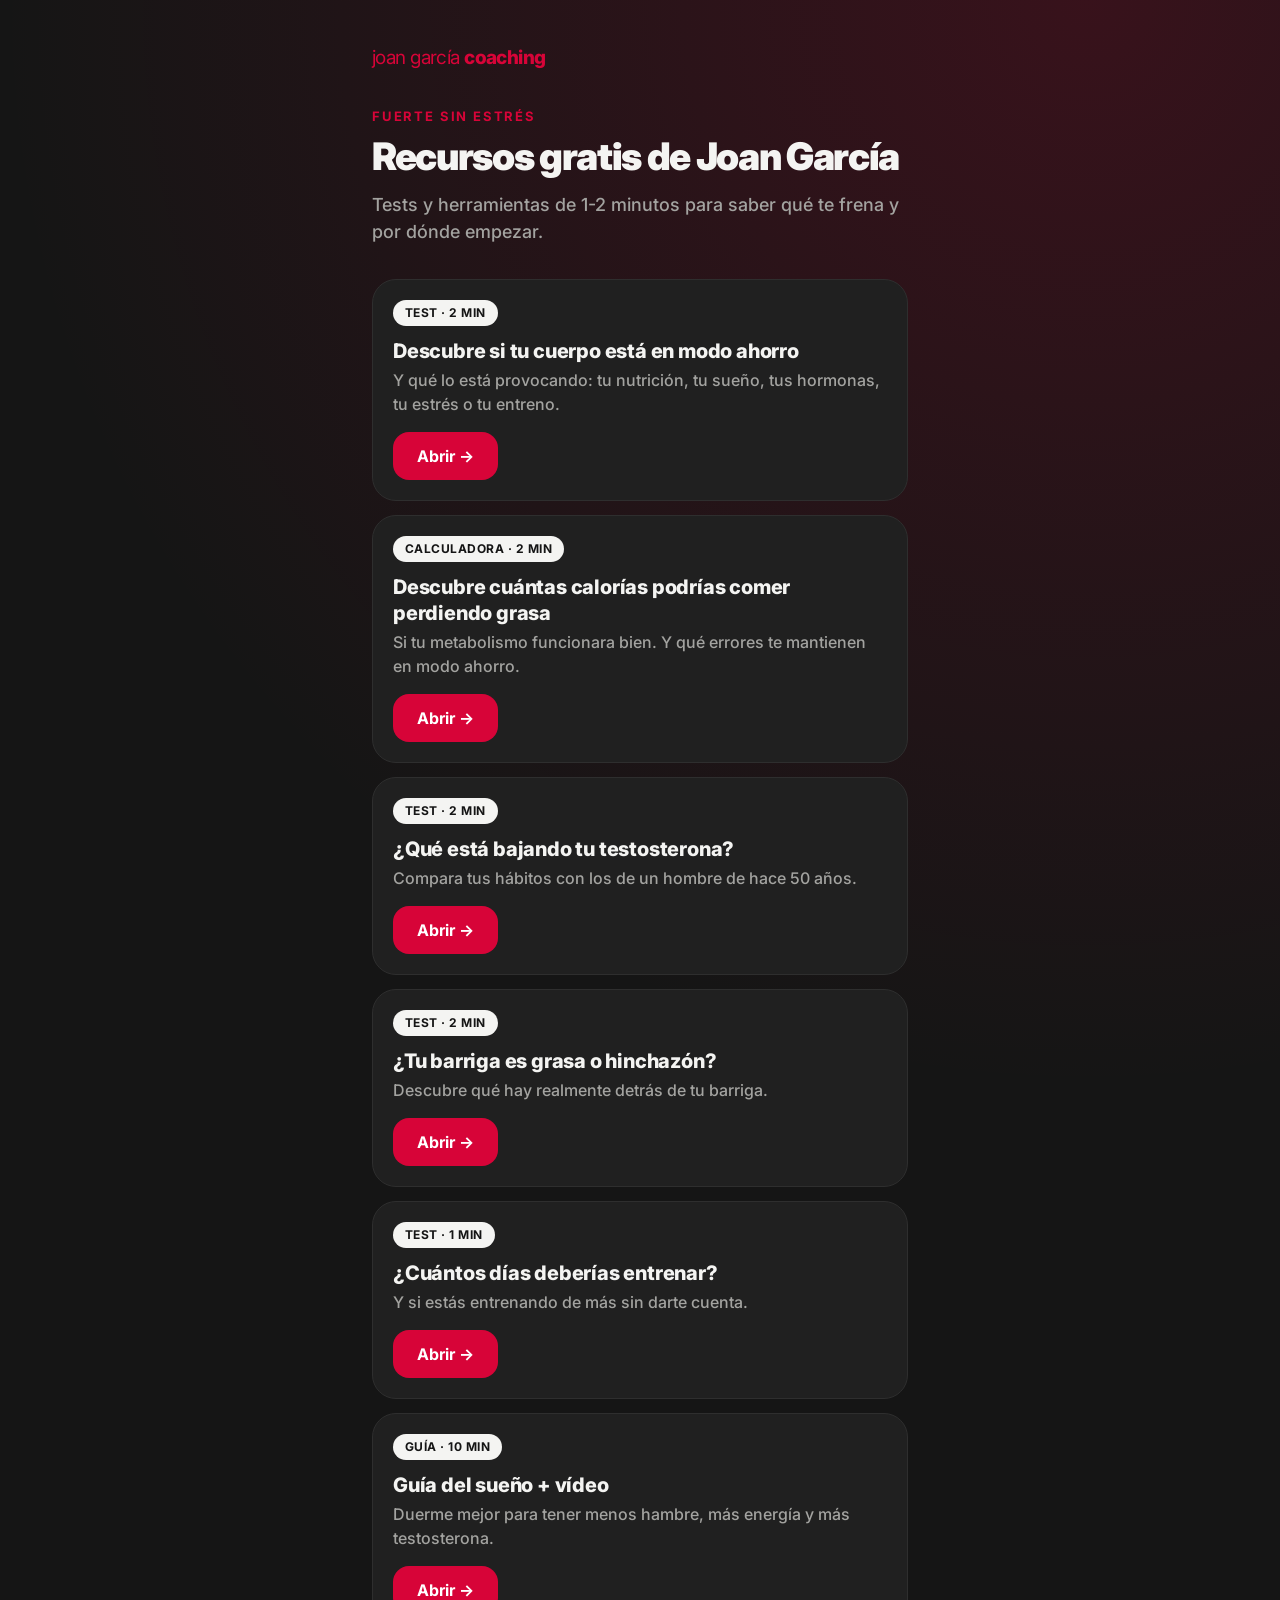
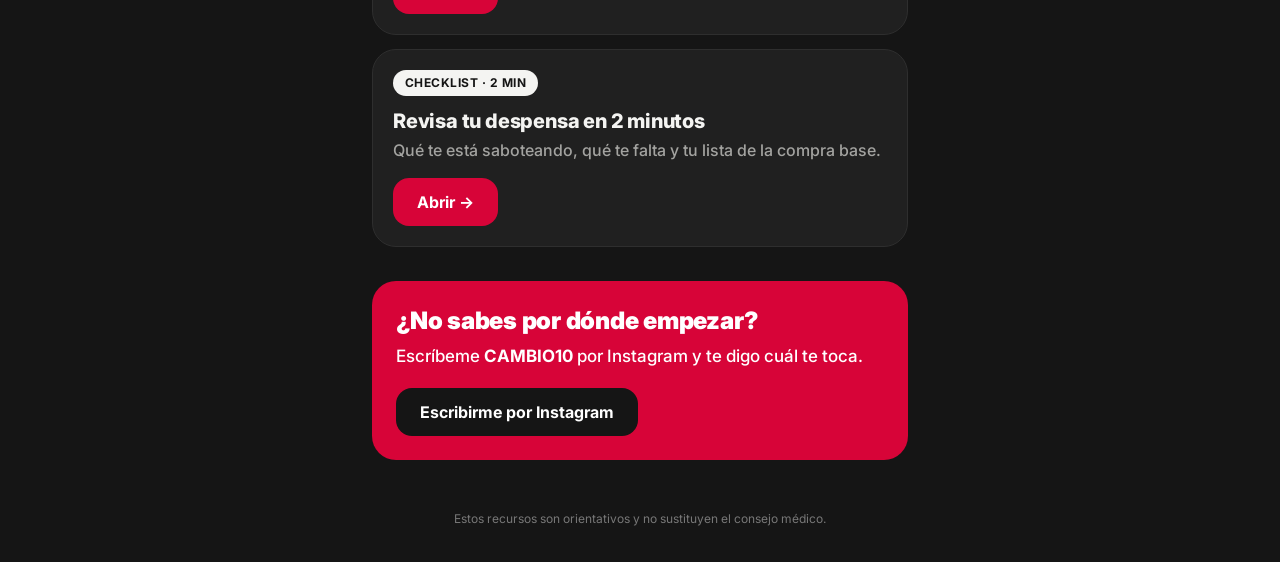
==== index.html @ b1b4ab9a "Update index.html" ====
<!DOCTYPE html>
<html lang="es">
<head>
<meta charset="UTF-8">
<meta name="viewport" content="width=device-width, initial-scale=1.0">
<title>Recursos gratis de Joan García · Fuerte Sin Estrés</title>
<meta name="description" content="Tests y herramientas de 1-2 minutos para saber qué te frena y por dónde empezar a perder barriga.">
<meta property="og:title" content="Recursos gratis de Joan García">
<meta property="og:description" content="Tests y herramientas de 1-2 minutos para saber qué te frena y por dónde empezar.">
<link rel="preconnect" href="https://fonts.googleapis.com">
<link rel="preconnect" href="https://fonts.gstatic.com" crossorigin>
<link href="https://fonts.googleapis.com/css2?family=Inter:wght@400;500;700;800;900&display=swap" rel="stylesheet">
<style>
  :root{--rojo:#d70438;--fondo:#151515;--card:#202020;--texto:#f4f4f2;--gris:#a3a3a0;--borde:#2e2e2e}
  *{box-sizing:border-box;margin:0;padding:0}
  body{font-family:'Inter',system-ui,sans-serif;background:var(--fondo);color:var(--texto);line-height:1.5;min-height:100vh;background-image:radial-gradient(circle at 85% 0%,rgba(215,4,56,.18),transparent 45%)}
  main{max-width:576px;margin:0 auto;padding:44px 20px 40px}
  .logo{font-size:19px;letter-spacing:-.03em;color:var(--rojo);margin-bottom:34px}
  .logo b{font-weight:800}
  .eyebrow{font-size:13px;font-weight:700;letter-spacing:.14em;text-transform:uppercase;color:var(--rojo)}
  h1{font-size:38px;line-height:1.08;font-weight:900;letter-spacing:-.035em;margin:10px 0 14px}
  .sub{font-size:18px;color:var(--gris);font-weight:500}
  ul{list-style:none;margin-top:34px;display:flex;flex-direction:column;gap:14px}
  li{background:var(--card);border:1px solid var(--borde);border-radius:24px;padding:20px}
  .tags{display:flex;flex-wrap:wrap;gap:8px;font-size:12px;font-weight:700;text-transform:uppercase;letter-spacing:.04em}
  .tag{background:var(--texto);color:var(--fondo);border-radius:999px;padding:4px 12px}
  .tag.pronto{background:transparent;border:2px solid var(--rojo);color:var(--rojo);padding:2px 10px}
  h2{font-size:20px;font-weight:800;line-height:1.3;margin:12px 0 4px;letter-spacing:-.01em}
  li p{color:var(--gris);font-weight:500}
  .btn{display:inline-flex;margin-top:16px;background:var(--rojo);color:#fff;text-decoration:none;font-weight:700;border-radius:16px;padding:12px 24px}
  .btn.off{background:#333;color:#888;pointer-events:none}
  .cta{margin-top:34px;background:var(--rojo);border-radius:24px;padding:24px;color:#fff}
  .cta h2{font-size:24px;font-weight:900;margin:0 0 8px}
  .cta p{font-size:17px;font-weight:500}
  .cta a{display:inline-flex;margin-top:18px;background:var(--fondo);color:#fff;text-decoration:none;font-weight:700;border-radius:16px;padding:12px 24px}
  footer{text-align:center;color:#777;font-size:12px;padding:10px 20px 34px;max-width:576px;margin:0 auto}
</style>
</head>
<body>
<main>
  <div class="logo">joan garcía <b>coaching</b></div>
  <p class="eyebrow">Fuerte Sin Estrés</p>
  <h1>Recursos gratis de Joan García</h1>
  <p class="sub">Tests y herramientas de 1-2 minutos para saber qué te frena y por dónde empezar.</p>
  <ul id="lista"></ul>
  <section class="cta">
    <h2>¿No sabes por dónde empezar?</h2>
    <p>Escríbeme <b>CAMBIO10</b> por Instagram y te digo cuál te toca.</p>
    <a href="https://ig.me/m/joangarciacoaching" target="_blank" rel="noopener">Escribirme por Instagram</a>
  </section>
</main>
<footer>Estos recursos son orientativos y no sustituyen el consejo médico.</footer>
<script>
/* Para añadir o activar un recurso: edita esta lista. ready:true lo activa. */
var RECURSOS = [
  {t:"Descubre si tu cuerpo está en modo ahorro", d:"Y qué lo está provocando: tu nutrición, tu sueño, tus hormonas, tu estrés o tu entreno.", tipo:"Test", dur:"2 min", href:"modo-ahorro/", ready:true},
  {t:"Descubre cuántas calorías podrías comer perdiendo grasa", d:"Si tu metabolismo funcionara bien. Y qué errores te mantienen en modo ahorro.", tipo:"Calculadora", dur:"2 min", href:"calculadora-metabolismo/", ready:true},
  {t:"¿Qué está bajando tu testosterona?", d:"Compara tus hábitos con los de un hombre de hace 50 años.", tipo:"Test", dur:"2 min", href:"testosterona/", ready:true},
  {t:"¿Tu barriga es grasa o hinchazón?", d:"Descubre qué hay realmente detrás de tu barriga.", tipo:"Test", dur:"2 min", href:"barriga/", ready:true},
  {t:"¿Cuántos días deberías entrenar?", d:"Y si estás entrenando de más sin darte cuenta.", tipo:"Test", dur:"1 min", href:"entreno/", ready:true},
  {t:"Guía del sueño + vídeo", d:"Duerme mejor para tener menos hambre, más energía y más testosterona.", tipo:"Guía", dur:"10 min", href:"https://docs.google.com/document/d/1EVq0GAdR4msfPABdZkdKIE_HZAp8p59ABGbXJJF3YZ8/view", ready:true},
  {t:"Revisa tu despensa en 2 minutos", d:"Qué te está saboteando, qué te falta y tu lista de la compra base.", tipo:"Checklist", dur:"2 min", href:"despensa/", ready:true}
];
var orden = RECURSOS.filter(function(r){return r.ready}).concat(RECURSOS.filter(function(r){return !r.ready}));
document.getElementById('lista').innerHTML = orden.map(function(r){
  var ext = /^https?:/.test(r.href) ? ' target="_blank" rel="noopener"' : '';
  return '<li><div class="tags"><span class="tag">' + r.tipo + ' · ' + r.dur + '</span>' + (r.ready ? '' : '<span class="tag pronto">Próximamente</span>') + '</div>' +
    '<h2>' + r.t + '</h2><p>' + r.d + '</p>' +
    (r.ready ? '<a class="btn" href="' + r.href + '"' + ext + '>Abrir →</a>' : '<span class="btn off">Abrir</span>') + '</li>';
}).join('');
</script>
</body>
</html>
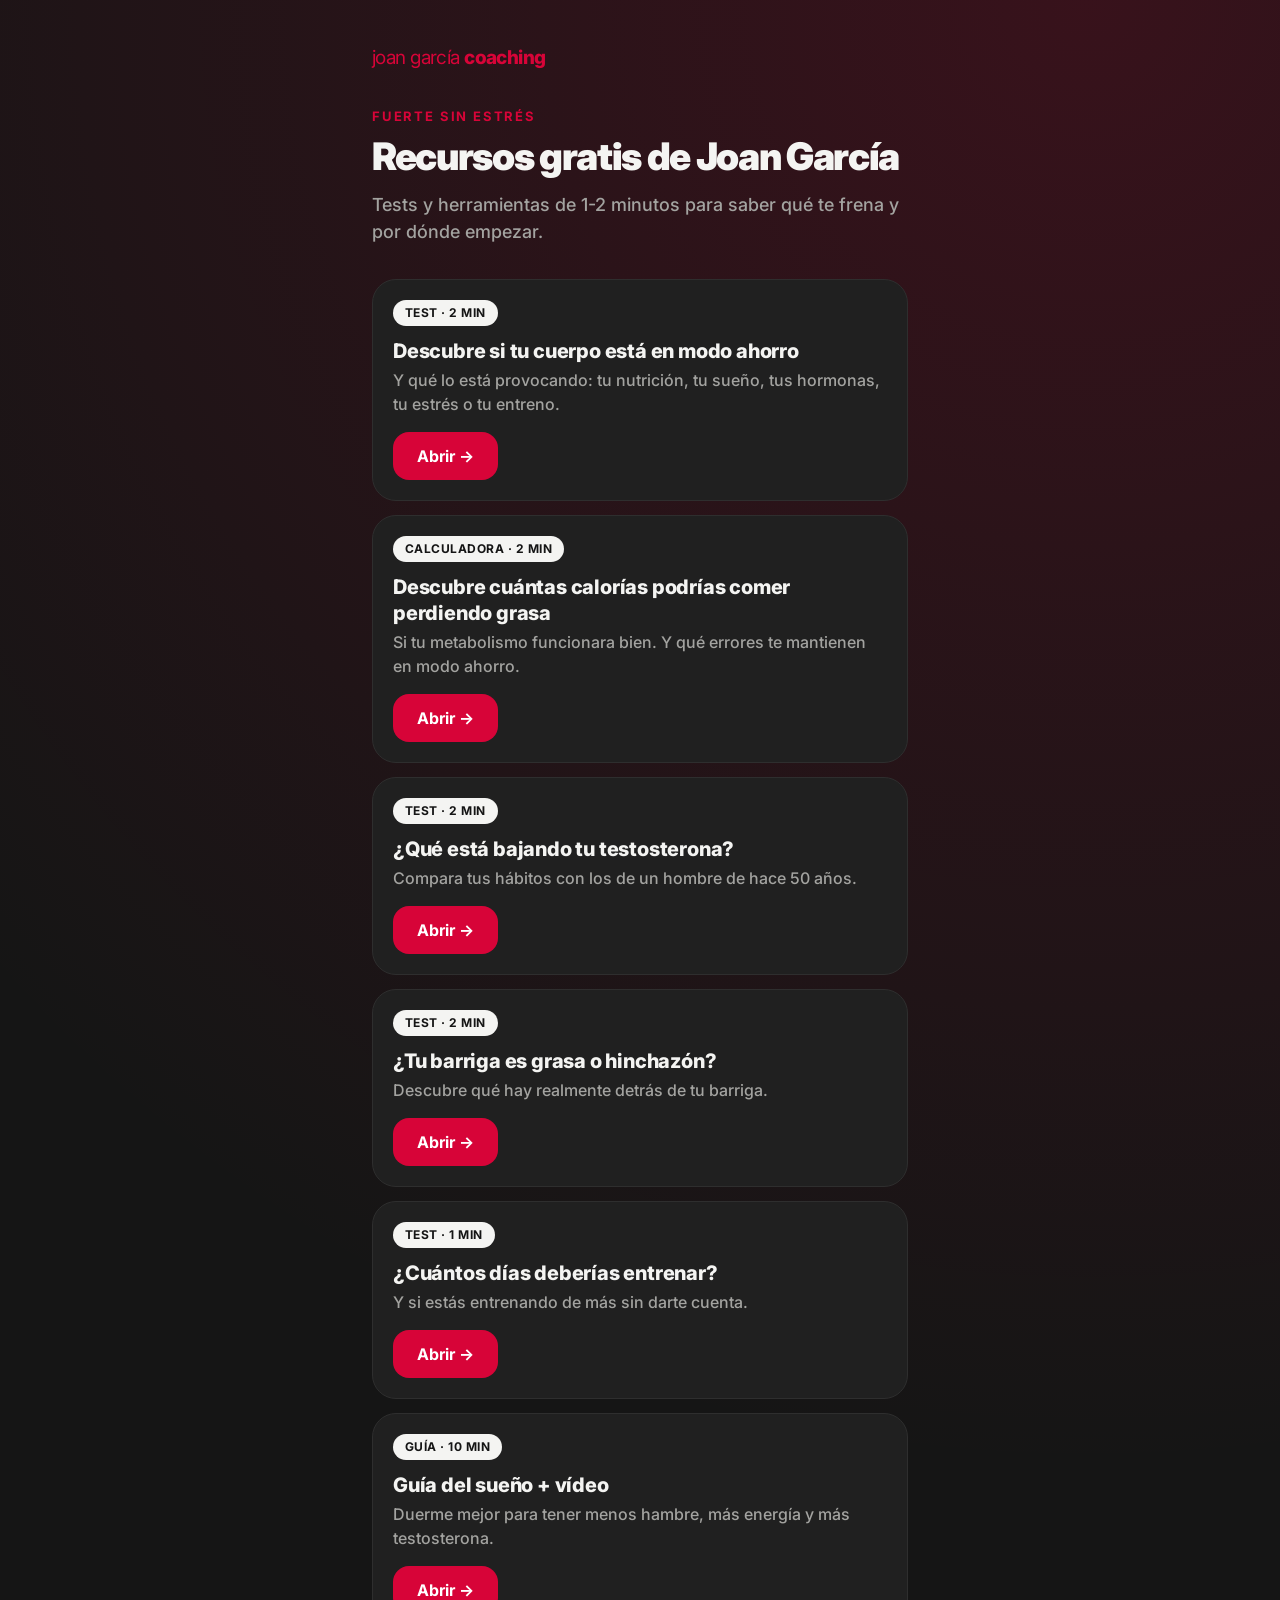
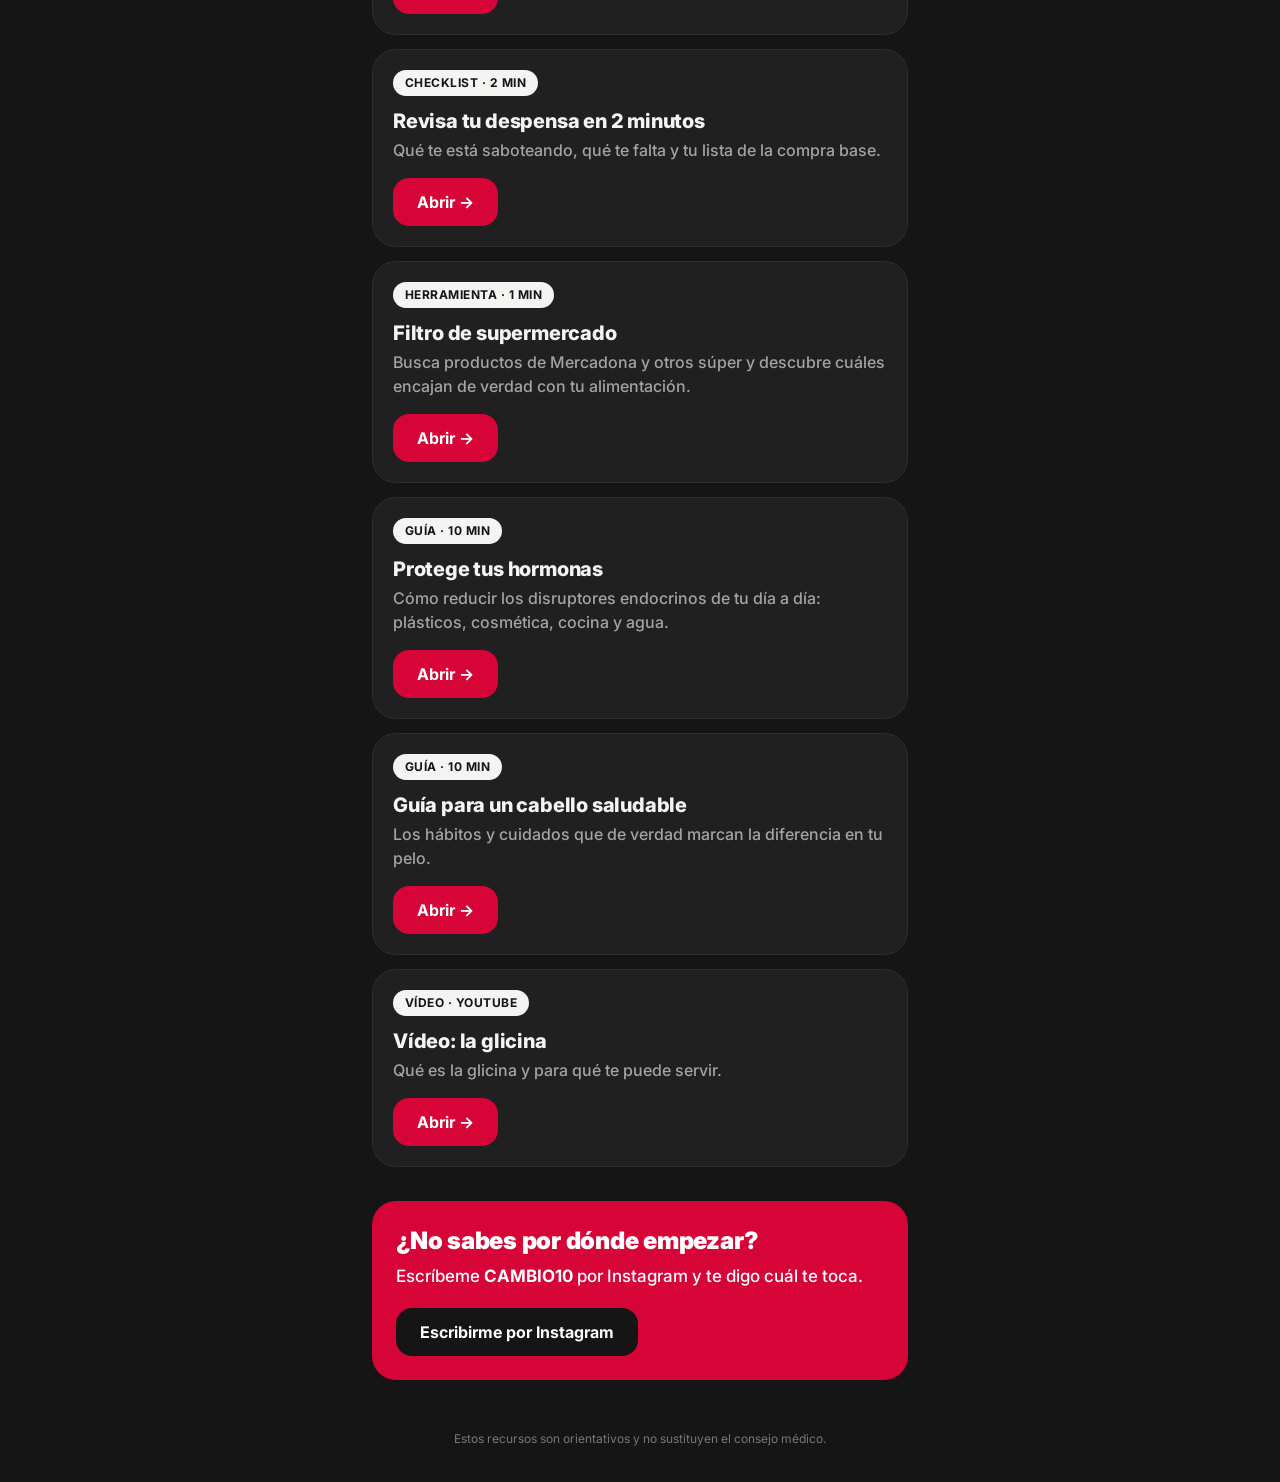
==== commit cc56a54b: "Update index.html" ====
--- a/index.html
+++ b/index.html
@@ -59,7 +59,11 @@
   {t:"¿Tu barriga es grasa o hinchazón?", d:"Descubre qué hay realmente detrás de tu barriga.", tipo:"Test", dur:"2 min", href:"barriga/", ready:true},
   {t:"¿Cuántos días deberías entrenar?", d:"Y si estás entrenando de más sin darte cuenta.", tipo:"Test", dur:"1 min", href:"entreno/", ready:true},
   {t:"Guía del sueño + vídeo", d:"Duerme mejor para tener menos hambre, más energía y más testosterona.", tipo:"Guía", dur:"10 min", href:"https://docs.google.com/document/d/1EVq0GAdR4msfPABdZkdKIE_HZAp8p59ABGbXJJF3YZ8/view", ready:true},
-  {t:"Revisa tu despensa en 2 minutos", d:"Qué te está saboteando, qué te falta y tu lista de la compra base.", tipo:"Checklist", dur:"2 min", href:"despensa/", ready:true}
+  {t:"Revisa tu despensa en 2 minutos", d:"Qué te está saboteando, qué te falta y tu lista de la compra base.", tipo:"Checklist", dur:"2 min", href:"despensa/", ready:true},
+  {t:"Filtro de supermercado", d:"Busca productos de Mercadona y otros súper y descubre cuáles encajan de verdad con tu alimentación.", tipo:"Herramienta", dur:"1 min", href:"https://tu-compra-con-ciencia.lovable.app", ready:true},
+  {t:"Protege tus hormonas", d:"Cómo reducir los disruptores endocrinos de tu día a día: plásticos, cosmética, cocina y agua.", tipo:"Guía", dur:"10 min", href:"https://docs.google.com/document/d/1E8v6GYfmmAzf7pLyBXRNDNHBgAiYm23IIMMJI-45yH8/view", ready:true},
+  {t:"Guía para un cabello saludable", d:"Los hábitos y cuidados que de verdad marcan la diferencia en tu pelo.", tipo:"Guía", dur:"10 min", href:"https://docs.google.com/document/d/184kZZfq671dl8fRHa6S9oUYk4Dh78EC7SmVrsFcMmlU/view", ready:true},
+  {t:"Vídeo: la glicina", d:"Qué es la glicina y para qué te puede servir.", tipo:"Vídeo", dur:"YouTube", href:"https://youtu.be/yts4vSZKCLY", ready:true}
 ];
 var orden = RECURSOS.filter(function(r){return r.ready}).concat(RECURSOS.filter(function(r){return !r.ready}));
 document.getElementById('lista').innerHTML = orden.map(function(r){
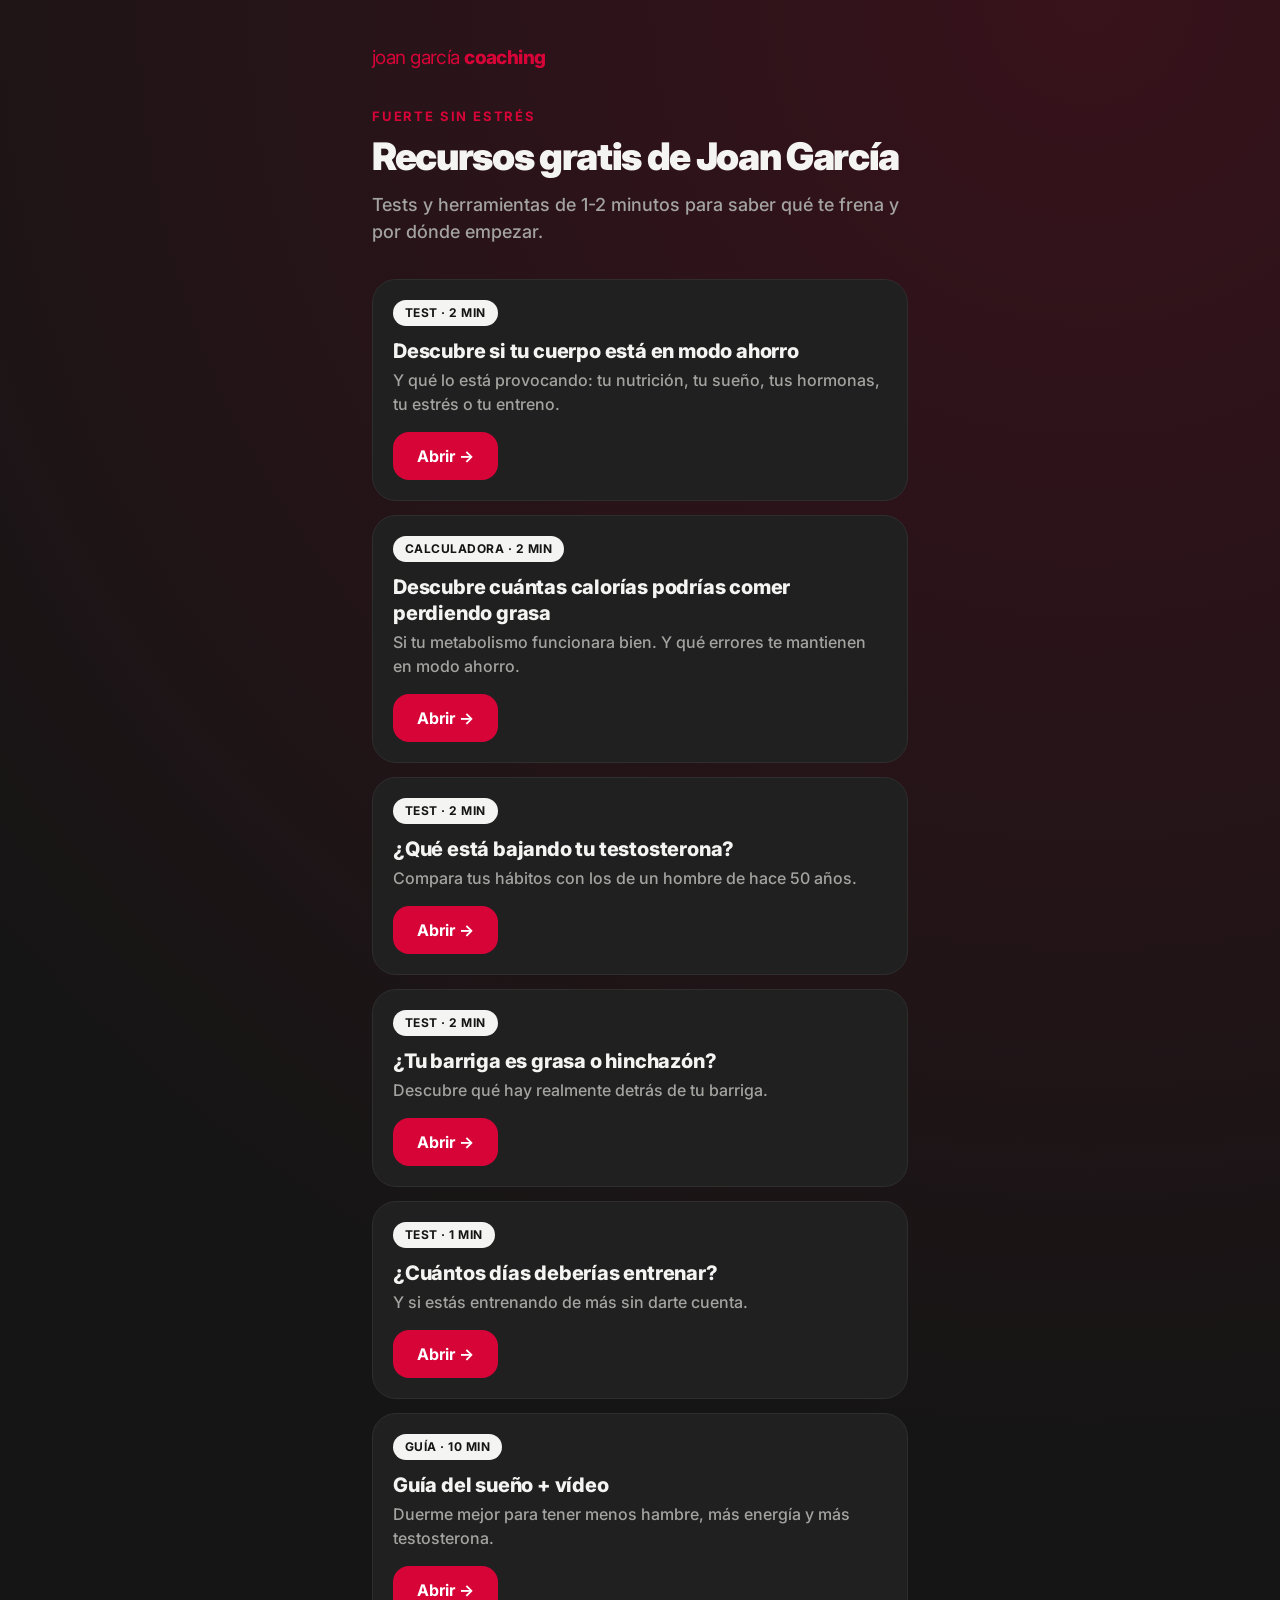
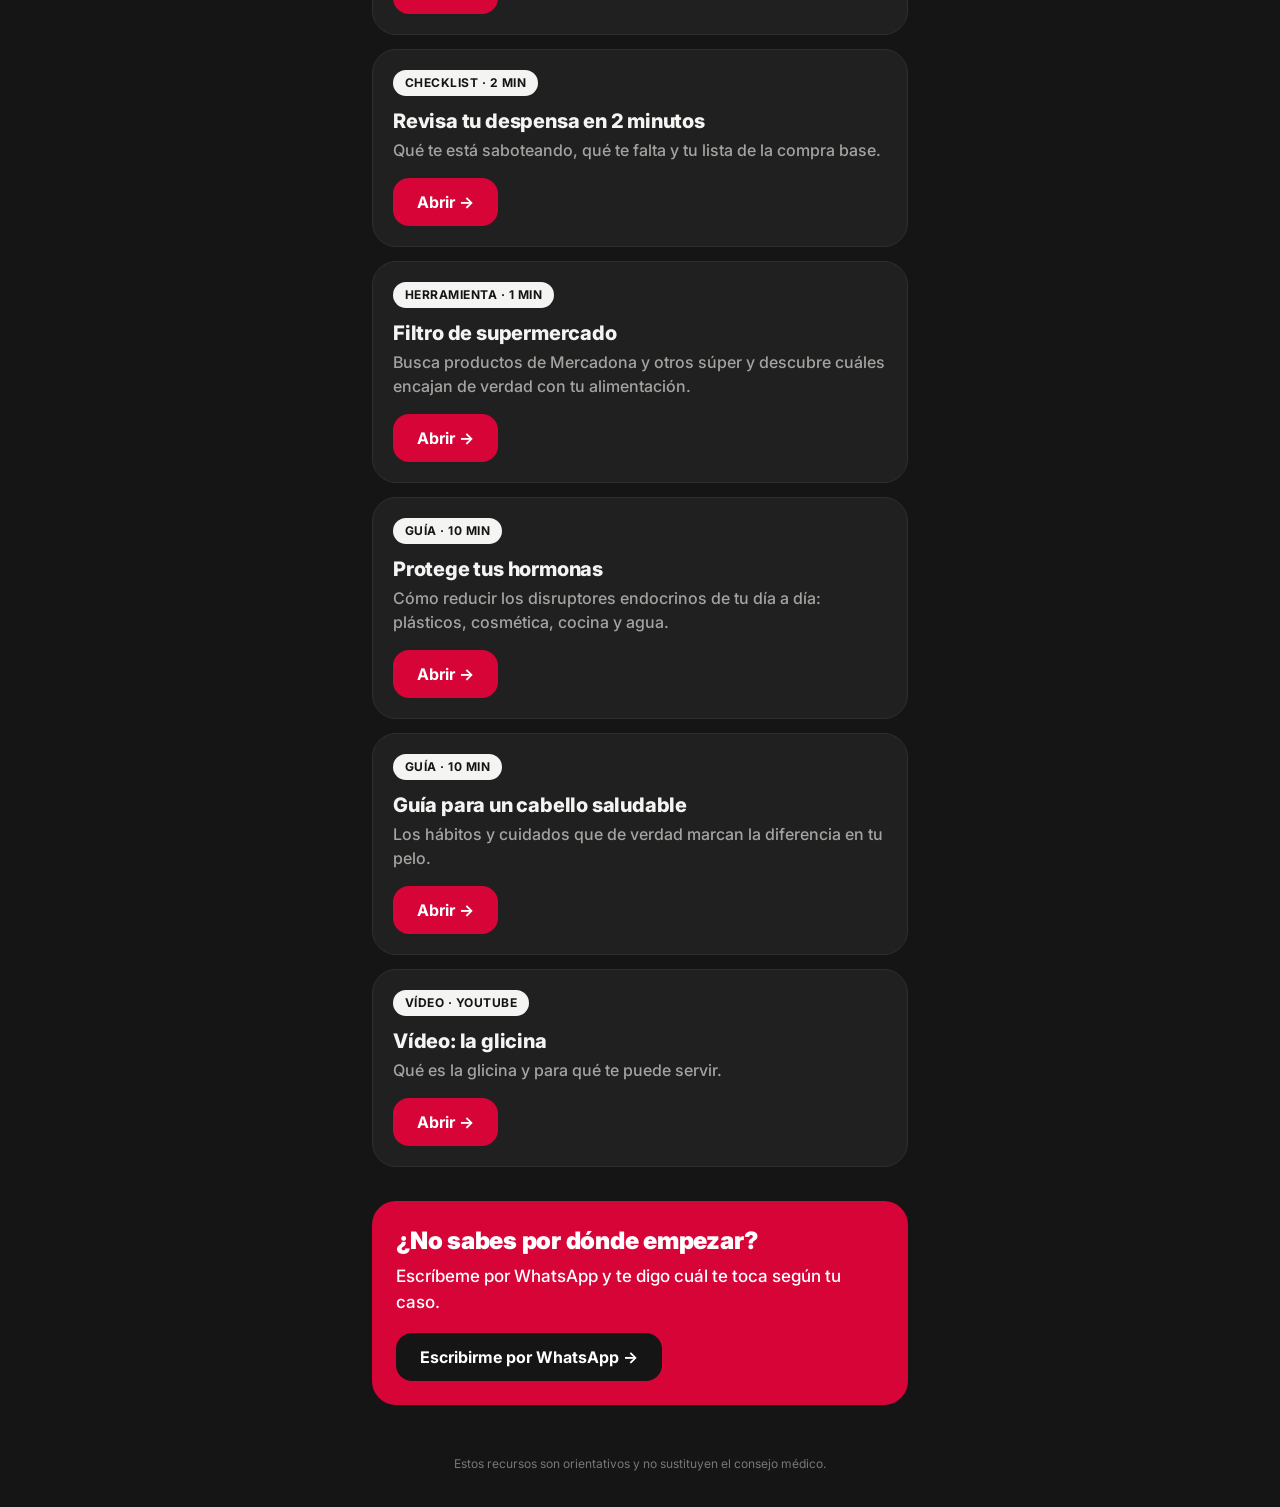
==== commit d805b729: "Update index.html" ====
--- a/index.html
+++ b/index.html
@@ -45,8 +45,8 @@
   <ul id="lista"></ul>
   <section class="cta">
     <h2>¿No sabes por dónde empezar?</h2>
-    <p>Escríbeme <b>CAMBIO10</b> por Instagram y te digo cuál te toca.</p>
-    <a href="https://ig.me/m/joangarciacoaching" target="_blank" rel="noopener">Escribirme por Instagram</a>
+    <p>Escríbeme por WhatsApp y te digo cuál te toca según tu caso.</p>
+    <a href="https://wa.me/34624993458?text=Hola%20Joan%2C%20he%20visto%20tus%20recursos%20gratis%20y%20no%20s%C3%A9%20por%20cu%C3%A1l%20empezar.%20%C2%BFMe%20ayudas%3F" target="_blank" rel="noopener">Escribirme por WhatsApp →</a>
   </section>
 </main>
 <footer>Estos recursos son orientativos y no sustituyen el consejo médico.</footer>
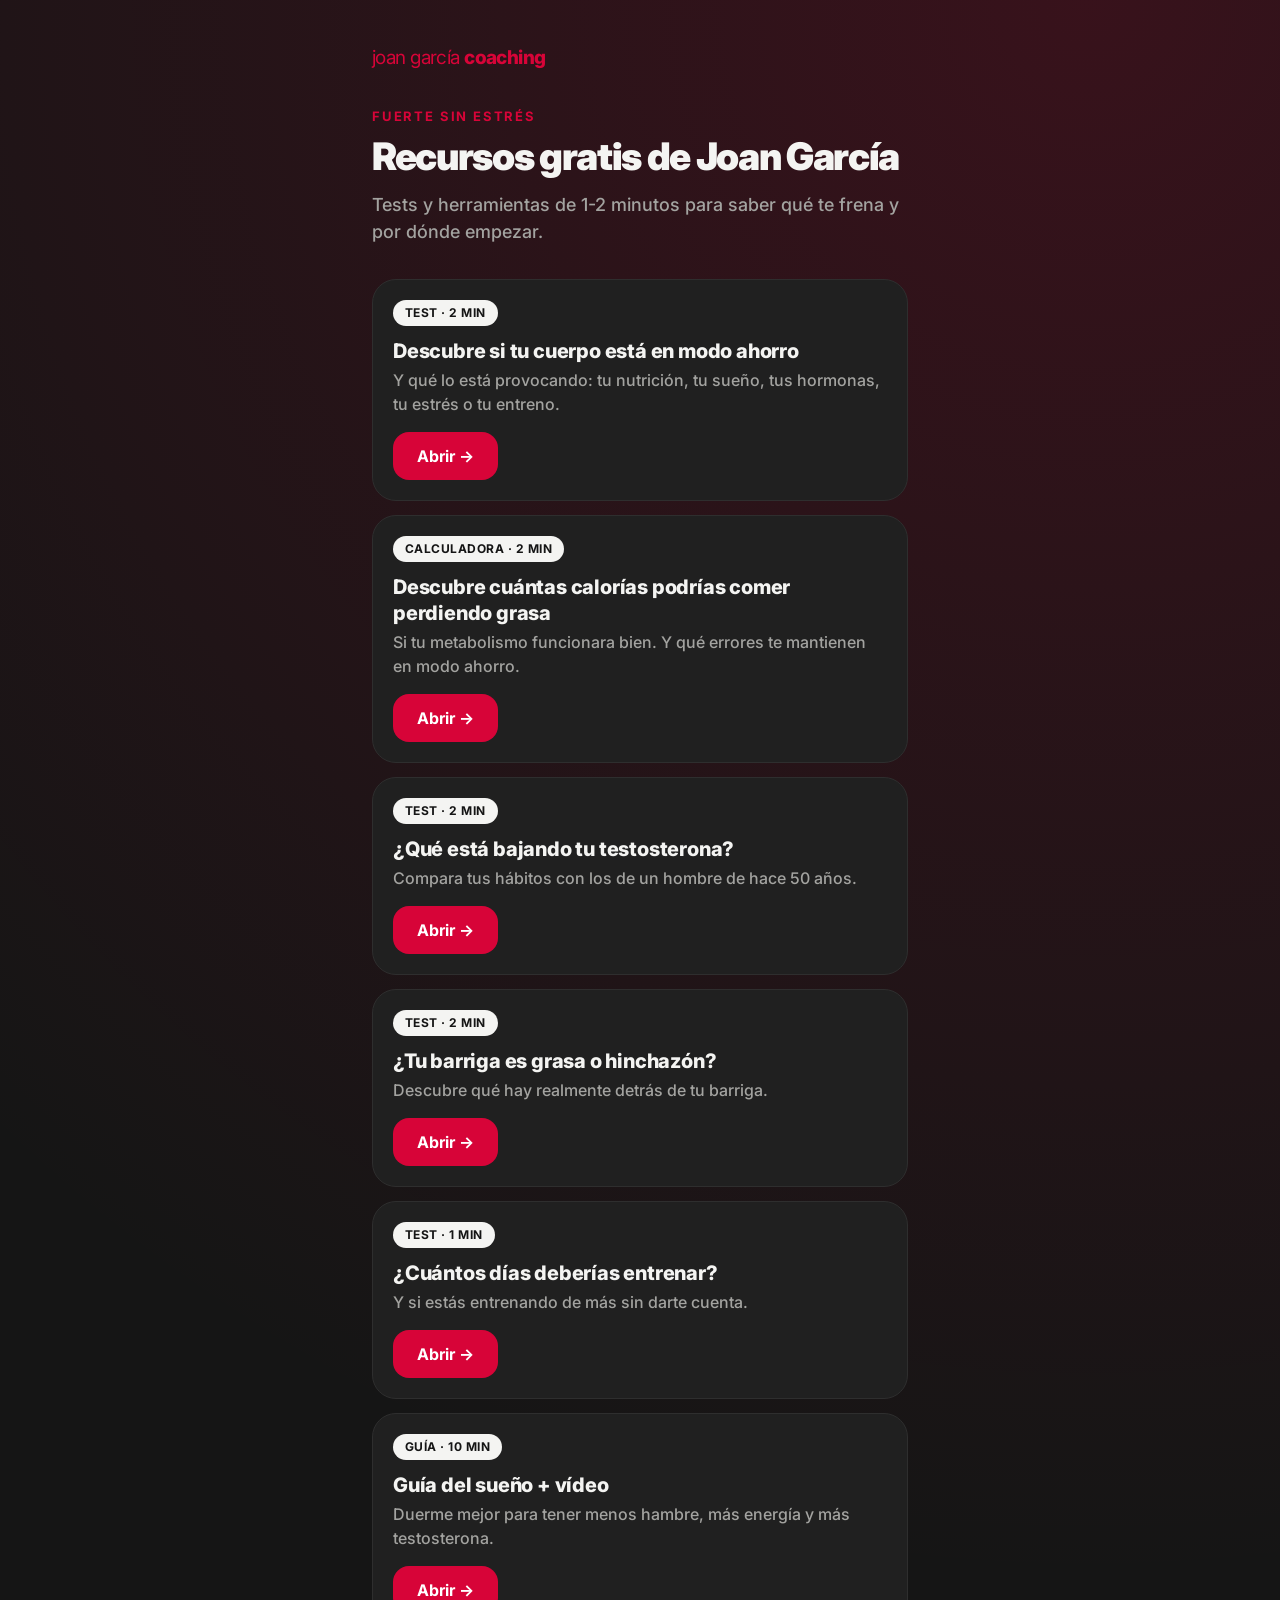
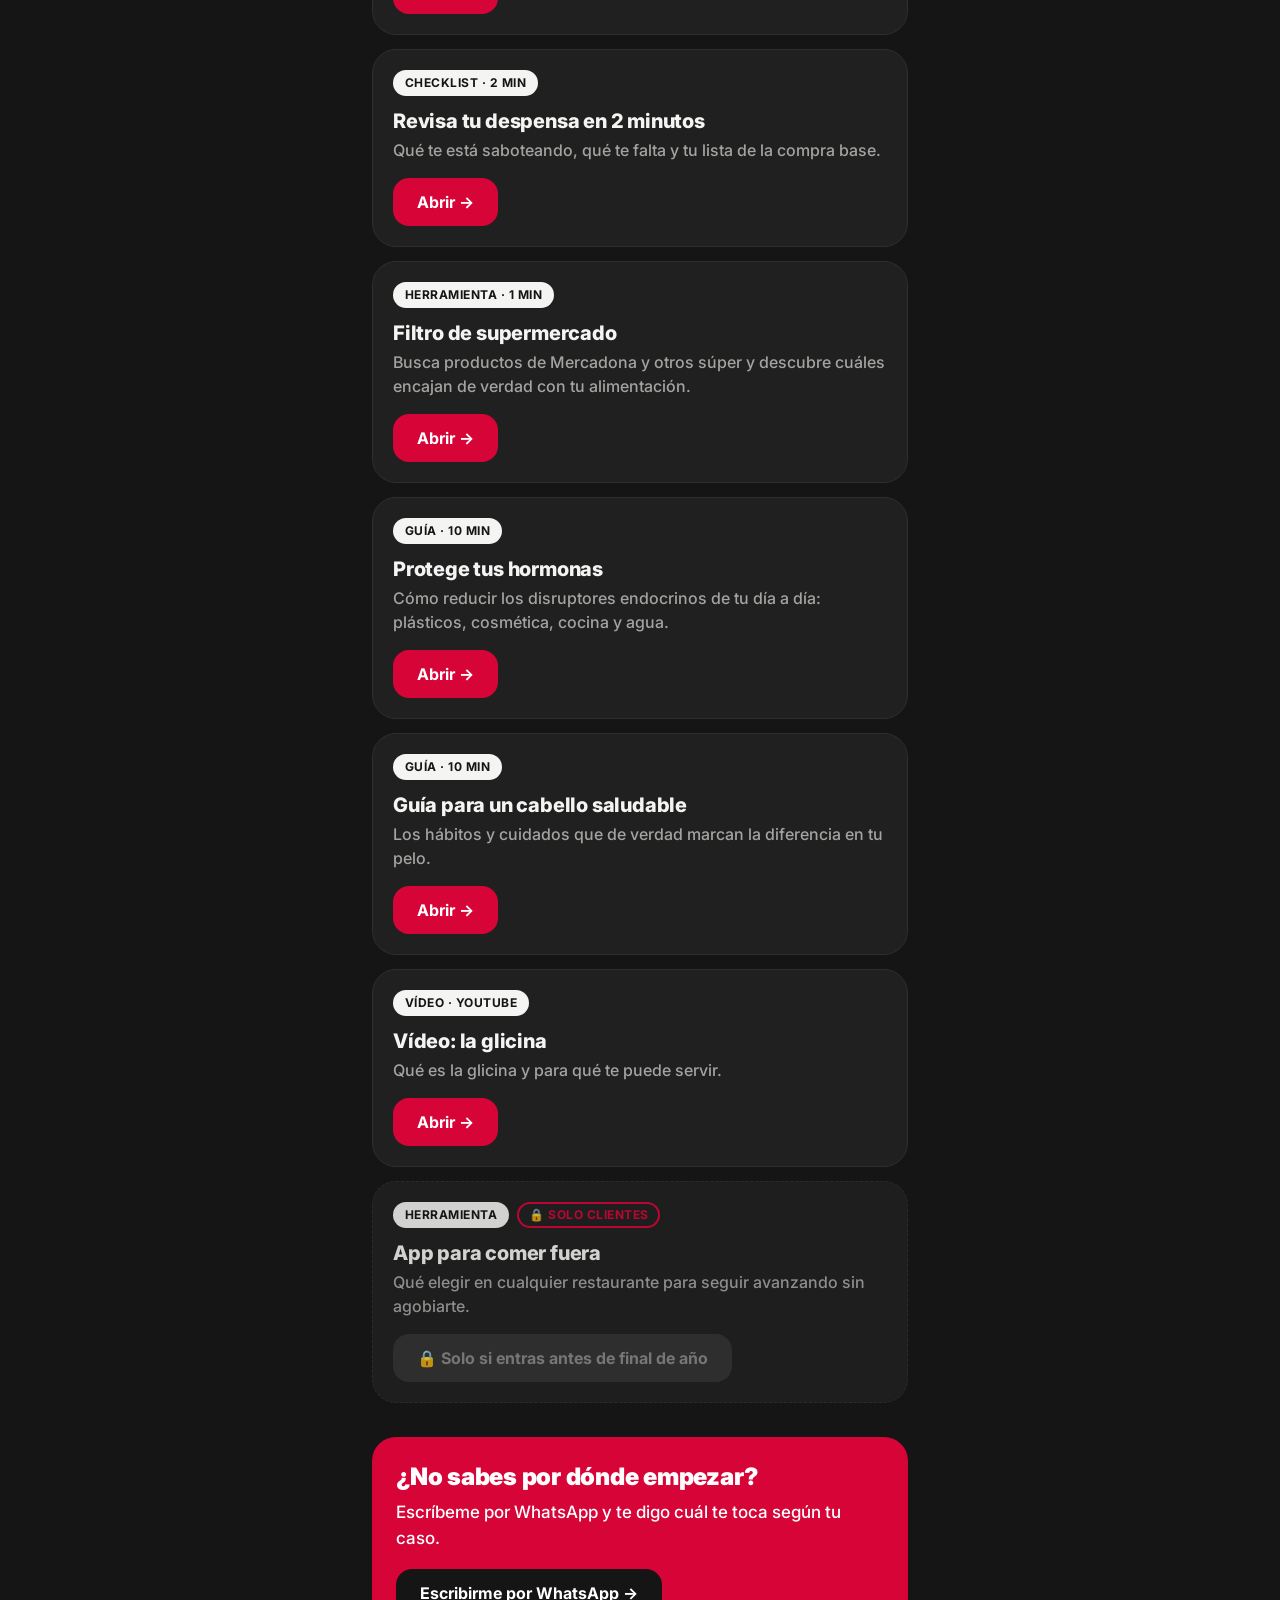
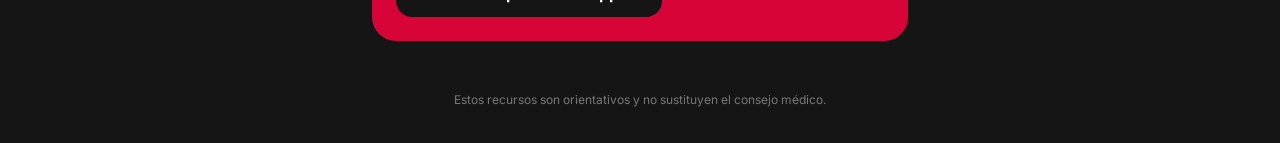
==== commit 5e05e7df: "Motor v3: pantalla «Tu resultado está listo» sin pedir datos, CTA único y app para comer fuera bloqu" ====
--- a/index.html
+++ b/index.html
@@ -29,6 +29,7 @@
   li p{color:var(--gris);font-weight:500}
   .btn{display:inline-flex;margin-top:16px;background:var(--rojo);color:#fff;text-decoration:none;font-weight:700;border-radius:16px;padding:12px 24px}
   .btn.off{background:#333;color:#888;pointer-events:none}
+  li.bloq{opacity:.85;border-style:dashed}
   .cta{margin-top:34px;background:var(--rojo);border-radius:24px;padding:24px;color:#fff}
   .cta h2{font-size:24px;font-weight:900;margin:0 0 8px}
   .cta p{font-size:17px;font-weight:500}
@@ -63,11 +64,15 @@
   {t:"Filtro de supermercado", d:"Busca productos de Mercadona y otros súper y descubre cuáles encajan de verdad con tu alimentación.", tipo:"Herramienta", dur:"1 min", href:"https://tu-compra-con-ciencia.lovable.app", ready:true},
   {t:"Protege tus hormonas", d:"Cómo reducir los disruptores endocrinos de tu día a día: plásticos, cosmética, cocina y agua.", tipo:"Guía", dur:"10 min", href:"https://docs.google.com/document/d/1E8v6GYfmmAzf7pLyBXRNDNHBgAiYm23IIMMJI-45yH8/view", ready:true},
   {t:"Guía para un cabello saludable", d:"Los hábitos y cuidados que de verdad marcan la diferencia en tu pelo.", tipo:"Guía", dur:"10 min", href:"https://docs.google.com/document/d/184kZZfq671dl8fRHa6S9oUYk4Dh78EC7SmVrsFcMmlU/view", ready:true},
-  {t:"Vídeo: la glicina", d:"Qué es la glicina y para qué te puede servir.", tipo:"Vídeo", dur:"YouTube", href:"https://youtu.be/yts4vSZKCLY", ready:true}
+  {t:"Vídeo: la glicina", d:"Qué es la glicina y para qué te puede servir.", tipo:"Vídeo", dur:"YouTube", href:"https://youtu.be/yts4vSZKCLY", ready:true},
+  /* Bloqueado: cambia el texto de "bloqueo" cuando cambie la condición (ahora: entrar antes de final de año) */
+  {t:"App para comer fuera", d:"Qué elegir en cualquier restaurante para seguir avanzando sin agobiarte.", tipo:"Herramienta", dur:"Clientes", bloqueo:"Solo si entras antes de final de año"}
 ];
-var orden = RECURSOS.filter(function(r){return r.ready}).concat(RECURSOS.filter(function(r){return !r.ready}));
+var orden = RECURSOS.filter(function(r){return r.ready}).concat(RECURSOS.filter(function(r){return !r.ready && !r.bloqueo})).concat(RECURSOS.filter(function(r){return r.bloqueo}));
 document.getElementById('lista').innerHTML = orden.map(function(r){
   var ext = /^https?:/.test(r.href) ? ' target="_blank" rel="noopener"' : '';
+  if(r.bloqueo) return '<li class="bloq"><div class="tags"><span class="tag">' + r.tipo + '</span><span class="tag pronto">🔒 Solo clientes</span></div>' +
+    '<h2>' + r.t + '</h2><p>' + r.d + '</p><span class="btn off">🔒 ' + r.bloqueo + '</span></li>';
   return '<li><div class="tags"><span class="tag">' + r.tipo + ' · ' + r.dur + '</span>' + (r.ready ? '' : '<span class="tag pronto">Próximamente</span>') + '</div>' +
     '<h2>' + r.t + '</h2><p>' + r.d + '</p>' +
     (r.ready ? '<a class="btn" href="' + r.href + '"' + ext + '>Abrir →</a>' : '<span class="btn off">Abrir</span>') + '</li>';
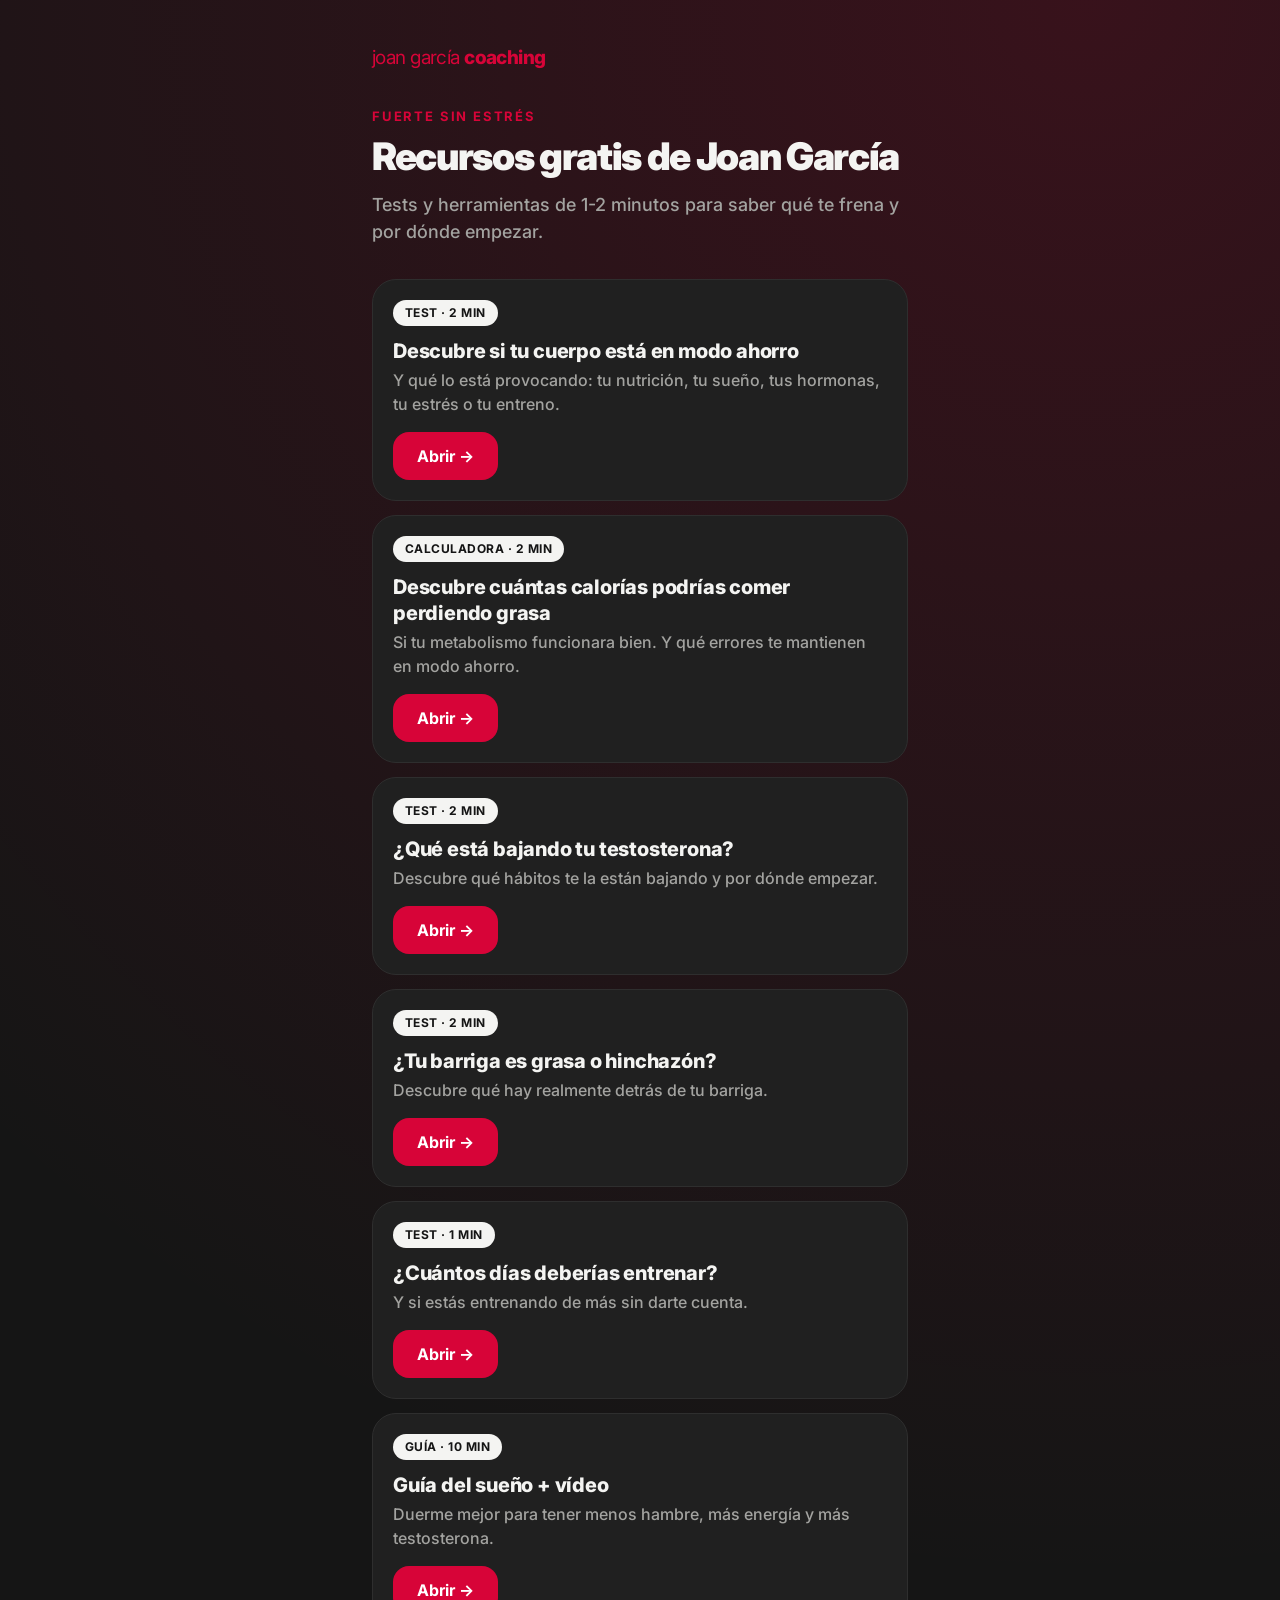
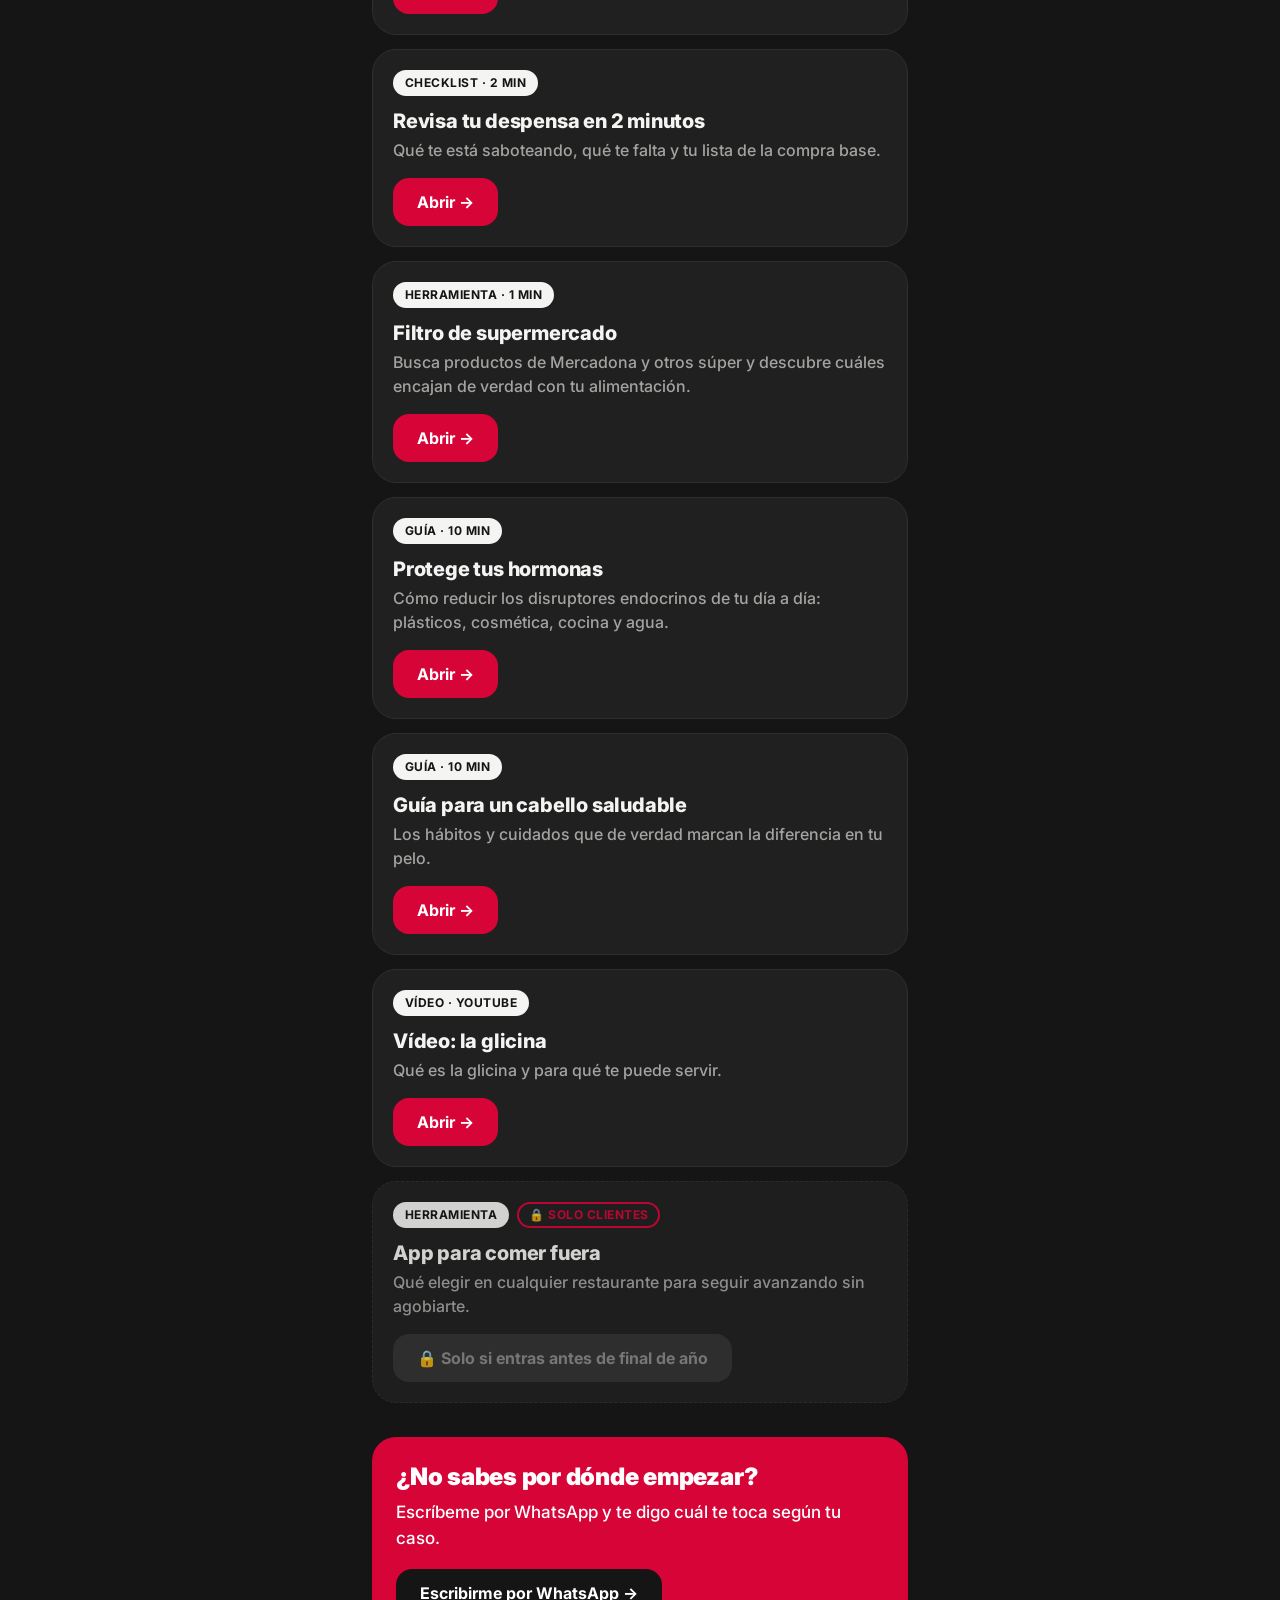
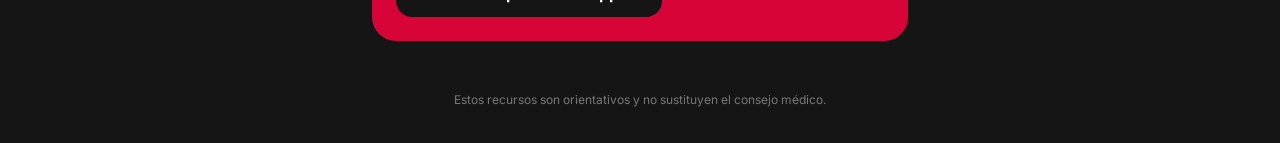
==== commit eb5d427f: "CTA: «te digo por dónde empezar» y estilo del incremento de calorías" ====
--- a/index.html
+++ b/index.html
@@ -56,7 +56,7 @@
 var RECURSOS = [
   {t:"Descubre si tu cuerpo está en modo ahorro", d:"Y qué lo está provocando: tu nutrición, tu sueño, tus hormonas, tu estrés o tu entreno.", tipo:"Test", dur:"2 min", href:"modo-ahorro/", ready:true},
   {t:"Descubre cuántas calorías podrías comer perdiendo grasa", d:"Si tu metabolismo funcionara bien. Y qué errores te mantienen en modo ahorro.", tipo:"Calculadora", dur:"2 min", href:"calculadora-metabolismo/", ready:true},
-  {t:"¿Qué está bajando tu testosterona?", d:"Compara tus hábitos con los de un hombre de hace 50 años.", tipo:"Test", dur:"2 min", href:"testosterona/", ready:true},
+  {t:"¿Qué está bajando tu testosterona?", d:"Descubre qué hábitos te la están bajando y por dónde empezar.", tipo:"Test", dur:"2 min", href:"testosterona/", ready:true},
   {t:"¿Tu barriga es grasa o hinchazón?", d:"Descubre qué hay realmente detrás de tu barriga.", tipo:"Test", dur:"2 min", href:"barriga/", ready:true},
   {t:"¿Cuántos días deberías entrenar?", d:"Y si estás entrenando de más sin darte cuenta.", tipo:"Test", dur:"1 min", href:"entreno/", ready:true},
   {t:"Guía del sueño + vídeo", d:"Duerme mejor para tener menos hambre, más energía y más testosterona.", tipo:"Guía", dur:"10 min", href:"https://docs.google.com/document/d/1EVq0GAdR4msfPABdZkdKIE_HZAp8p59ABGbXJJF3YZ8/view", ready:true},
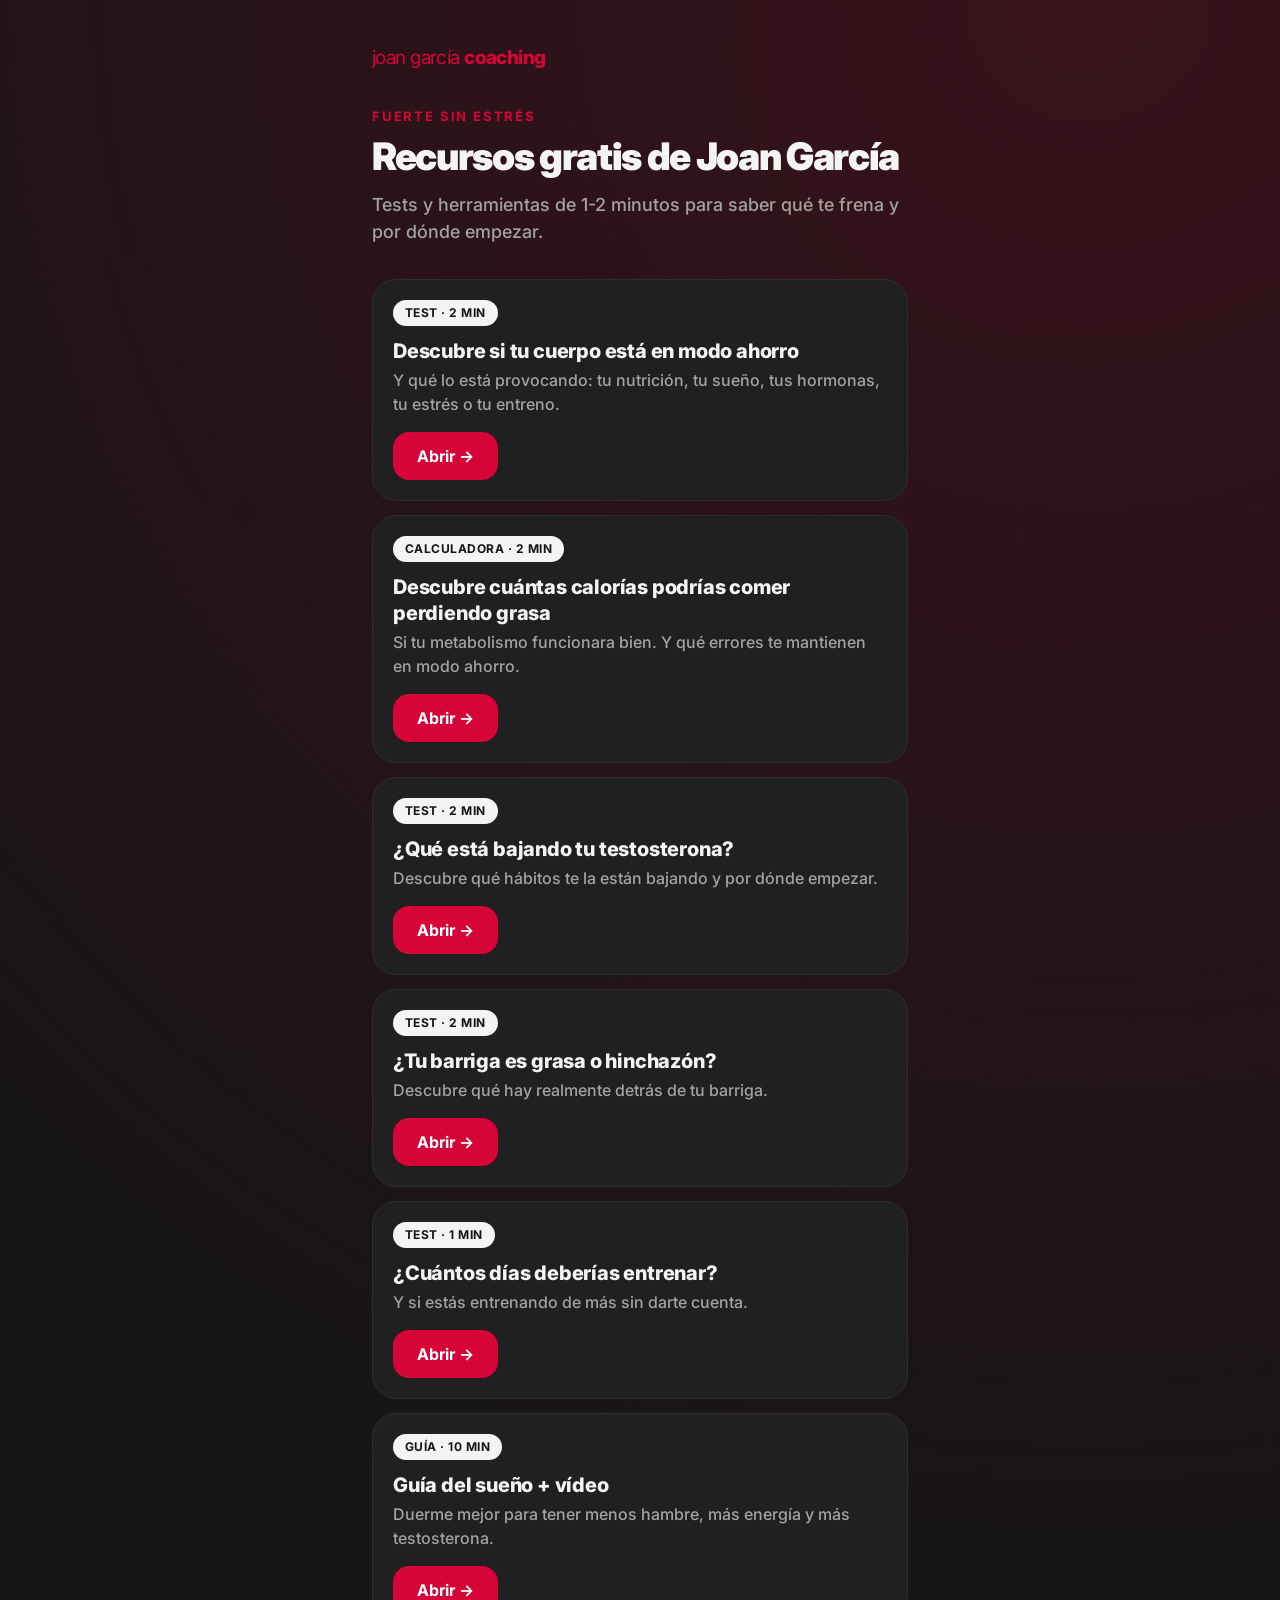
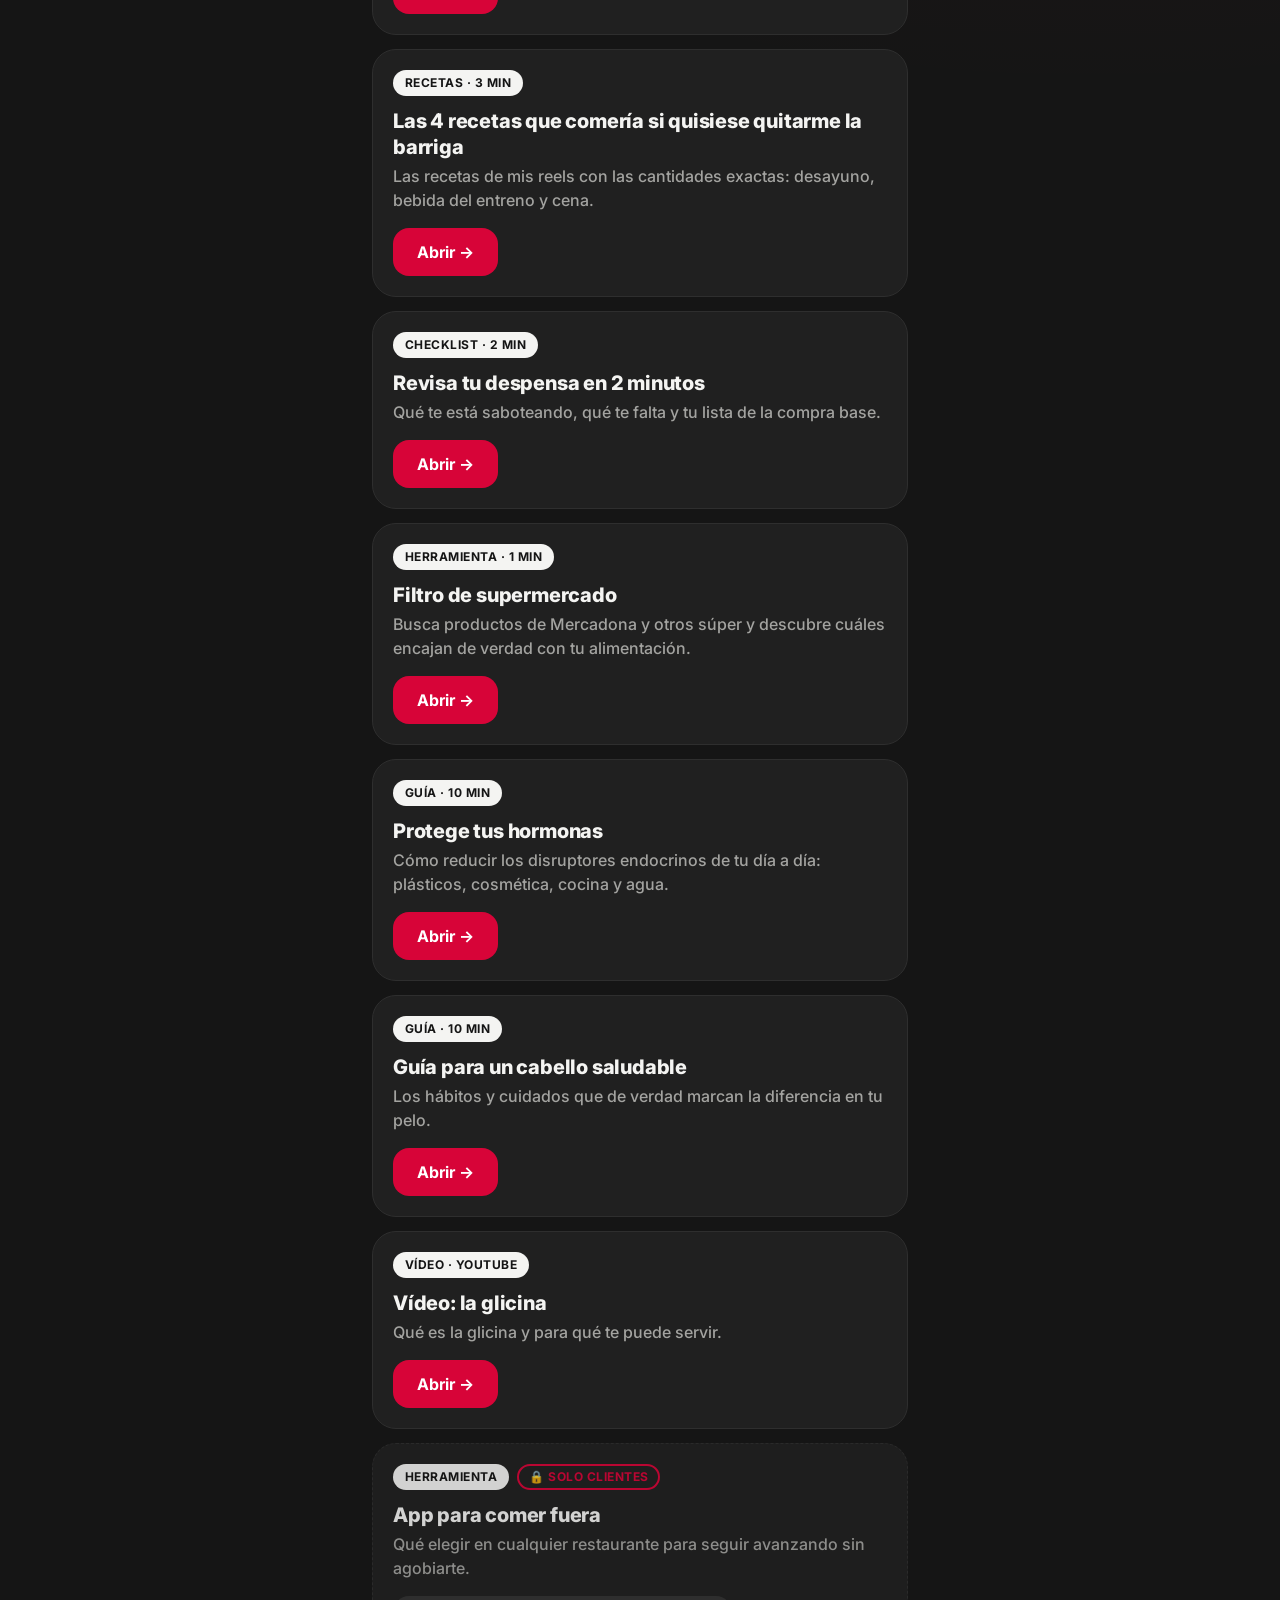
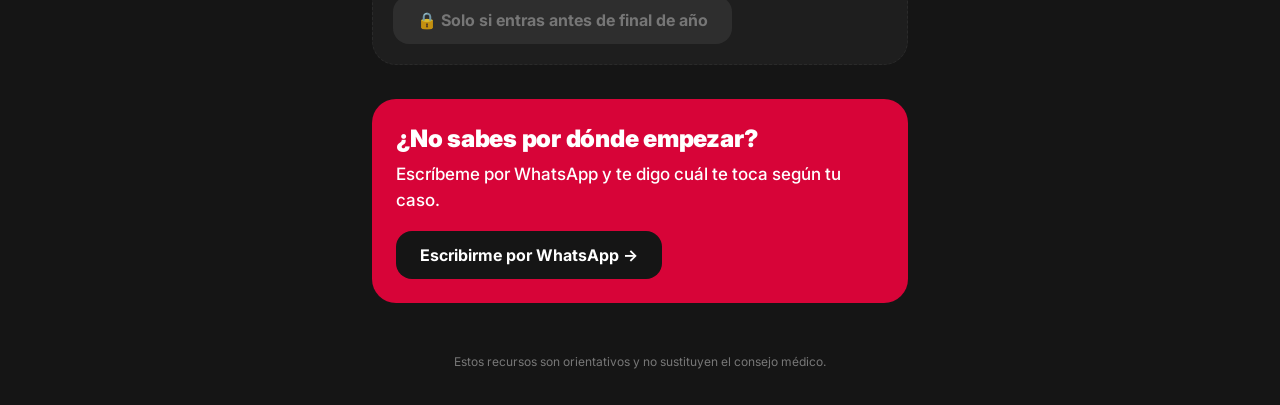
==== commit 096175f6: "Nueva página RECETA: las 4 recetas de los reels con cantidades Co-Authored-By: Claude Opus 5.5 <nore" ====
--- a/index.html
+++ b/index.html
@@ -60,6 +60,7 @@
   {t:"¿Tu barriga es grasa o hinchazón?", d:"Descubre qué hay realmente detrás de tu barriga.", tipo:"Test", dur:"2 min", href:"barriga/", ready:true},
   {t:"¿Cuántos días deberías entrenar?", d:"Y si estás entrenando de más sin darte cuenta.", tipo:"Test", dur:"1 min", href:"entreno/", ready:true},
   {t:"Guía del sueño + vídeo", d:"Duerme mejor para tener menos hambre, más energía y más testosterona.", tipo:"Guía", dur:"10 min", href:"https://docs.google.com/document/d/1EVq0GAdR4msfPABdZkdKIE_HZAp8p59ABGbXJJF3YZ8/view", ready:true},
+  {t:"Las 4 recetas que comería si quisiese quitarme la barriga", d:"Las recetas de mis reels con las cantidades exactas: desayuno, bebida del entreno y cena.", tipo:"Recetas", dur:"3 min", href:"receta/", ready:true},
   {t:"Revisa tu despensa en 2 minutos", d:"Qué te está saboteando, qué te falta y tu lista de la compra base.", tipo:"Checklist", dur:"2 min", href:"despensa/", ready:true},
   {t:"Filtro de supermercado", d:"Busca productos de Mercadona y otros súper y descubre cuáles encajan de verdad con tu alimentación.", tipo:"Herramienta", dur:"1 min", href:"https://tu-compra-con-ciencia.lovable.app", ready:true},
   {t:"Protege tus hormonas", d:"Cómo reducir los disruptores endocrinos de tu día a día: plásticos, cosmética, cocina y agua.", tipo:"Guía", dur:"10 min", href:"https://docs.google.com/document/d/1E8v6GYfmmAzf7pLyBXRNDNHBgAiYm23IIMMJI-45yH8/view", ready:true},
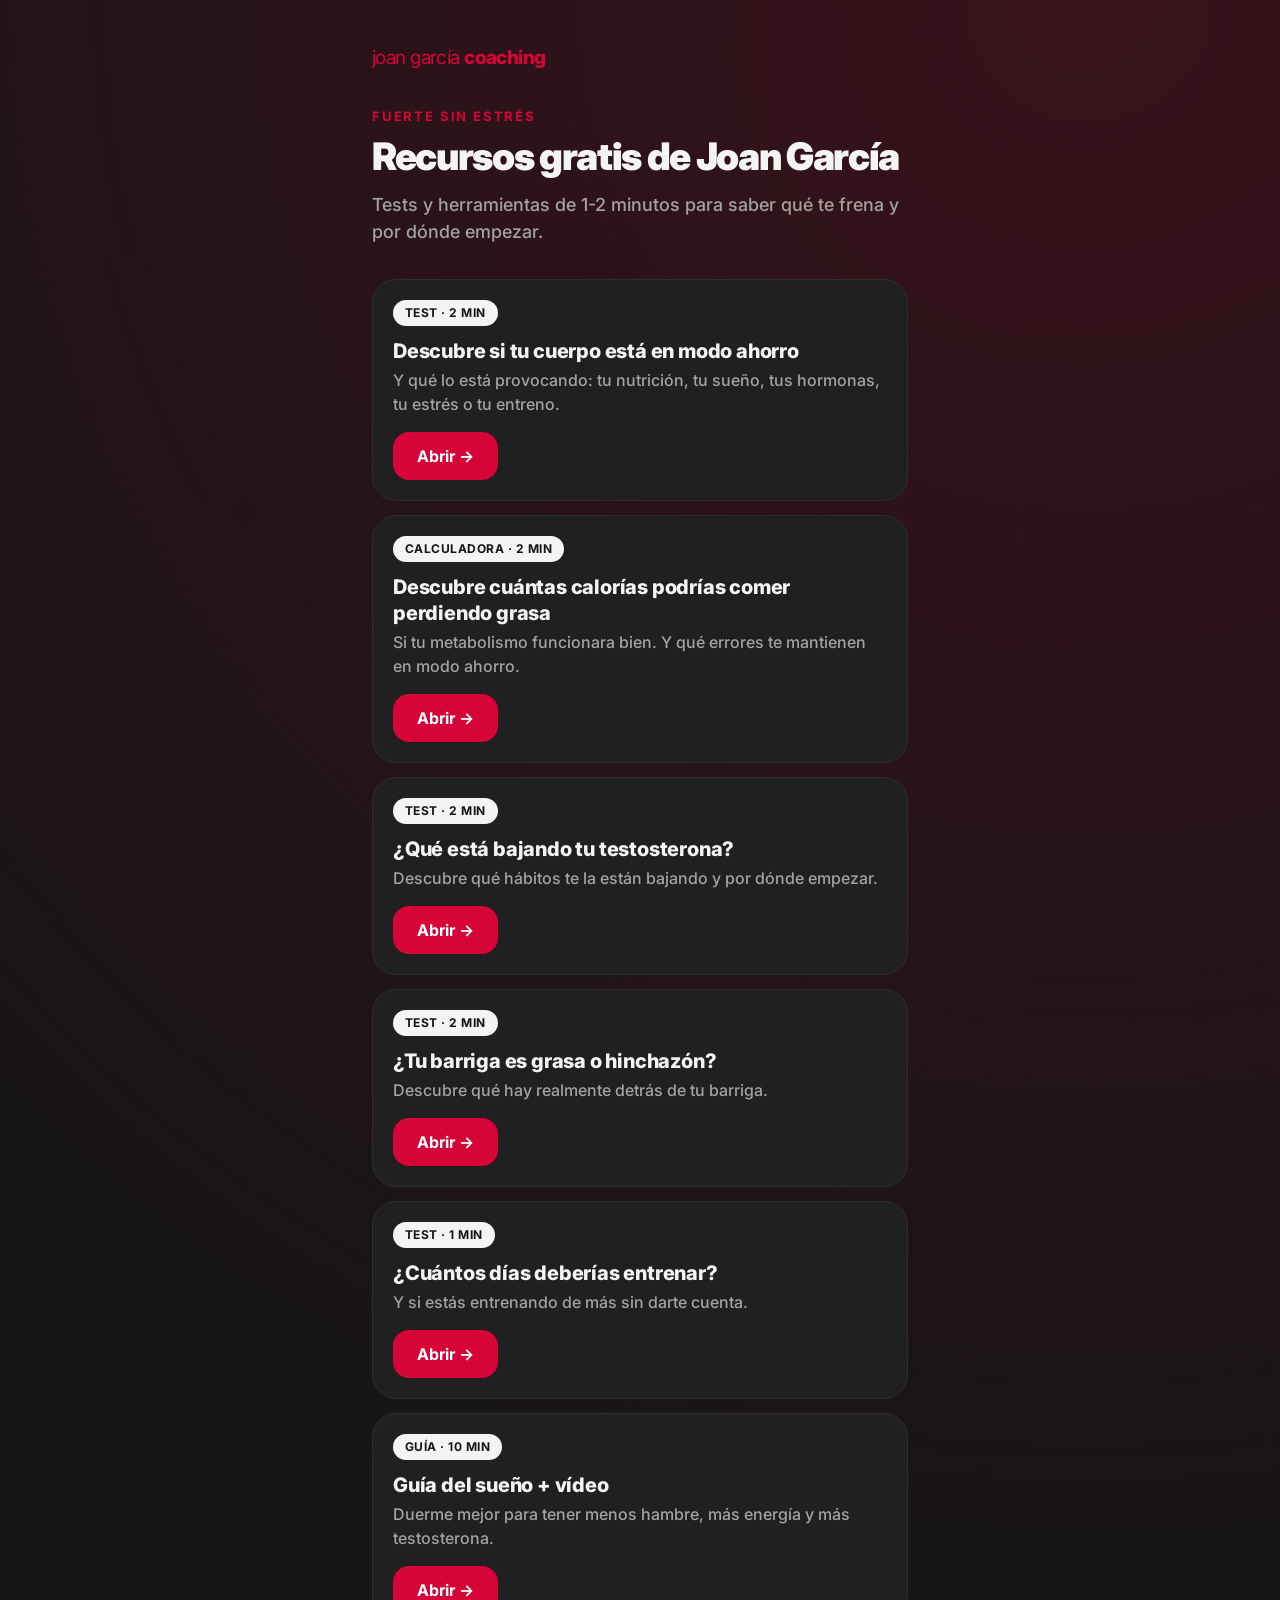
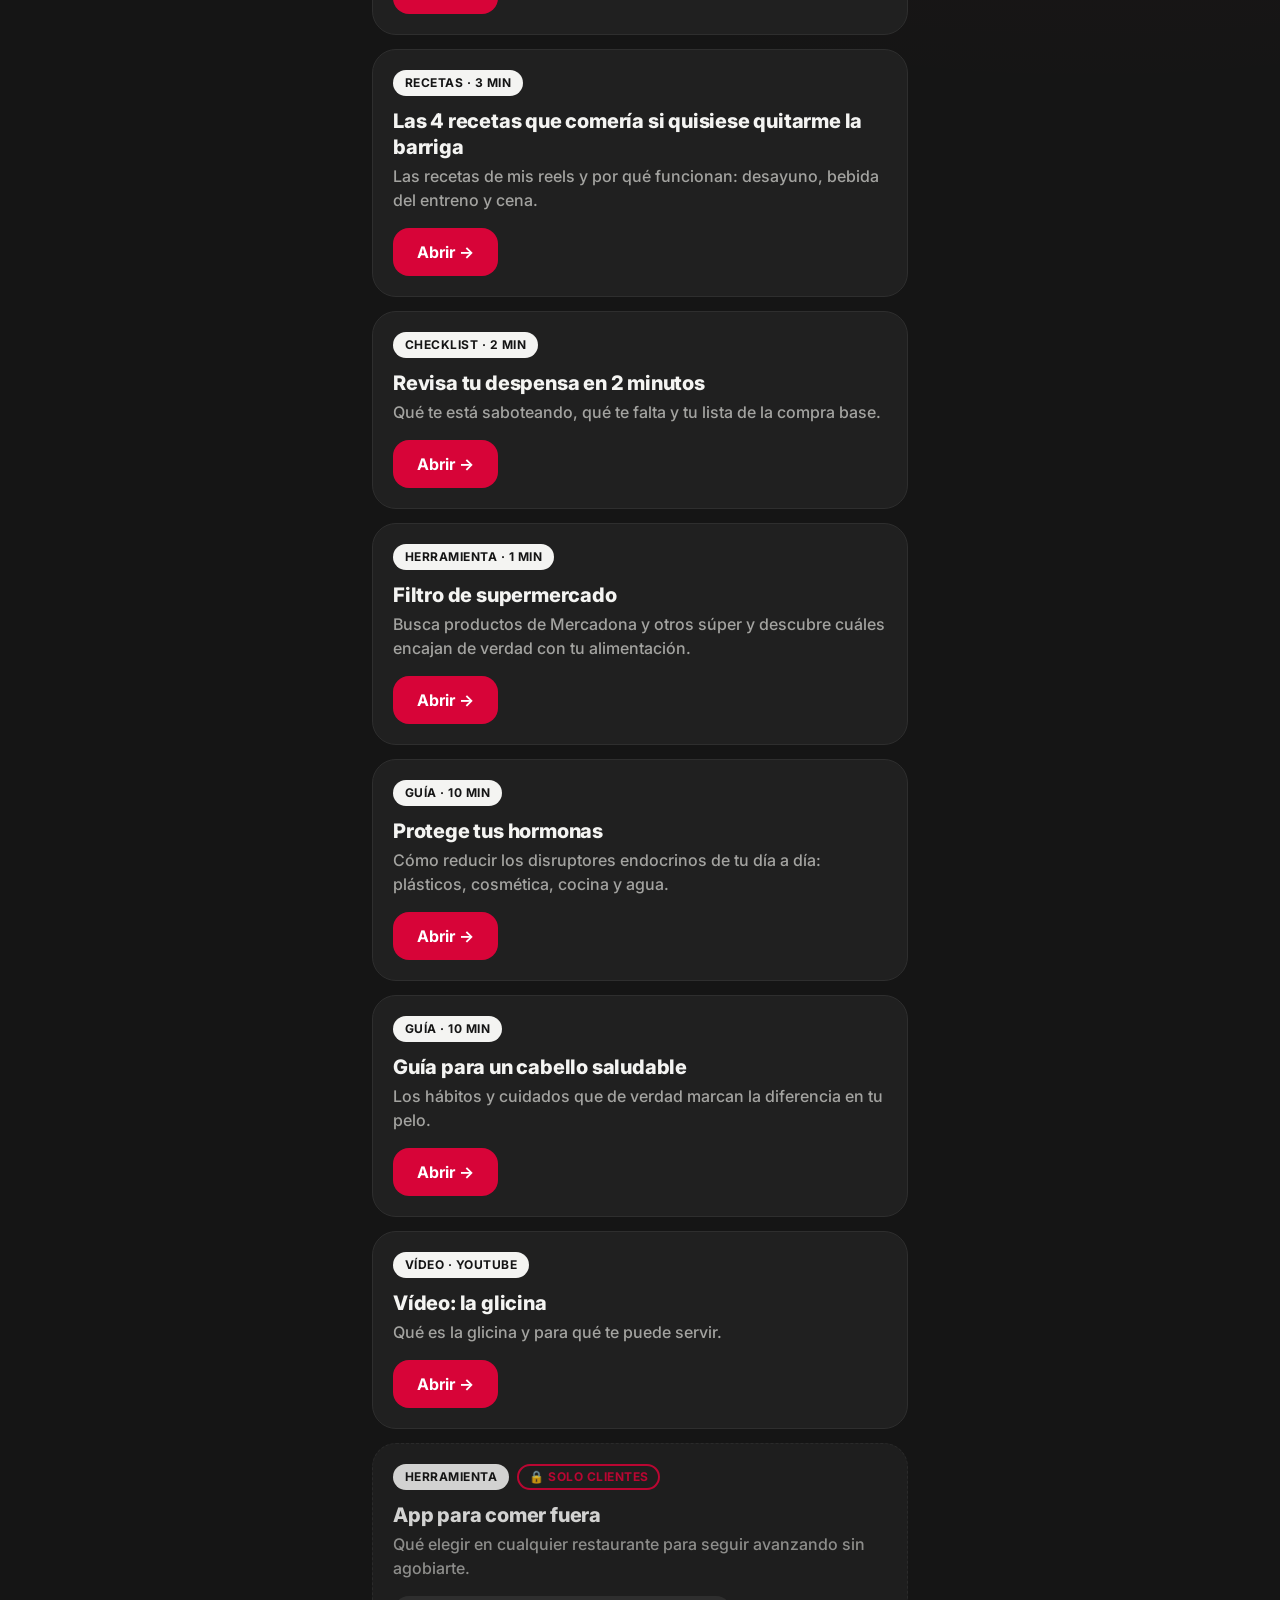
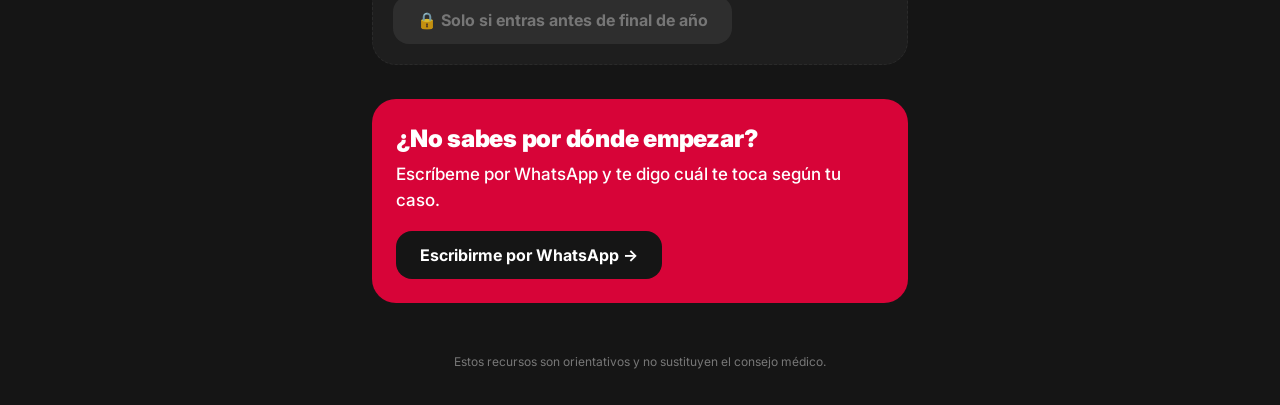
==== commit cc667930: "RECETA: sin cantidades exactas (lo ajusta Joan con cada cliente) Co-Authored-By: Claude Opus 5.5 <no" ====
--- a/index.html
+++ b/index.html
@@ -60,7 +60,7 @@
   {t:"¿Tu barriga es grasa o hinchazón?", d:"Descubre qué hay realmente detrás de tu barriga.", tipo:"Test", dur:"2 min", href:"barriga/", ready:true},
   {t:"¿Cuántos días deberías entrenar?", d:"Y si estás entrenando de más sin darte cuenta.", tipo:"Test", dur:"1 min", href:"entreno/", ready:true},
   {t:"Guía del sueño + vídeo", d:"Duerme mejor para tener menos hambre, más energía y más testosterona.", tipo:"Guía", dur:"10 min", href:"https://docs.google.com/document/d/1EVq0GAdR4msfPABdZkdKIE_HZAp8p59ABGbXJJF3YZ8/view", ready:true},
-  {t:"Las 4 recetas que comería si quisiese quitarme la barriga", d:"Las recetas de mis reels con las cantidades exactas: desayuno, bebida del entreno y cena.", tipo:"Recetas", dur:"3 min", href:"receta/", ready:true},
+  {t:"Las 4 recetas que comería si quisiese quitarme la barriga", d:"Las recetas de mis reels y por qué funcionan: desayuno, bebida del entreno y cena.", tipo:"Recetas", dur:"3 min", href:"receta/", ready:true},
   {t:"Revisa tu despensa en 2 minutos", d:"Qué te está saboteando, qué te falta y tu lista de la compra base.", tipo:"Checklist", dur:"2 min", href:"despensa/", ready:true},
   {t:"Filtro de supermercado", d:"Busca productos de Mercadona y otros súper y descubre cuáles encajan de verdad con tu alimentación.", tipo:"Herramienta", dur:"1 min", href:"https://tu-compra-con-ciencia.lovable.app", ready:true},
   {t:"Protege tus hormonas", d:"Cómo reducir los disruptores endocrinos de tu día a día: plásticos, cosmética, cocina y agua.", tipo:"Guía", dur:"10 min", href:"https://docs.google.com/document/d/1E8v6GYfmmAzf7pLyBXRNDNHBgAiYm23IIMMJI-45yH8/view", ready:true},
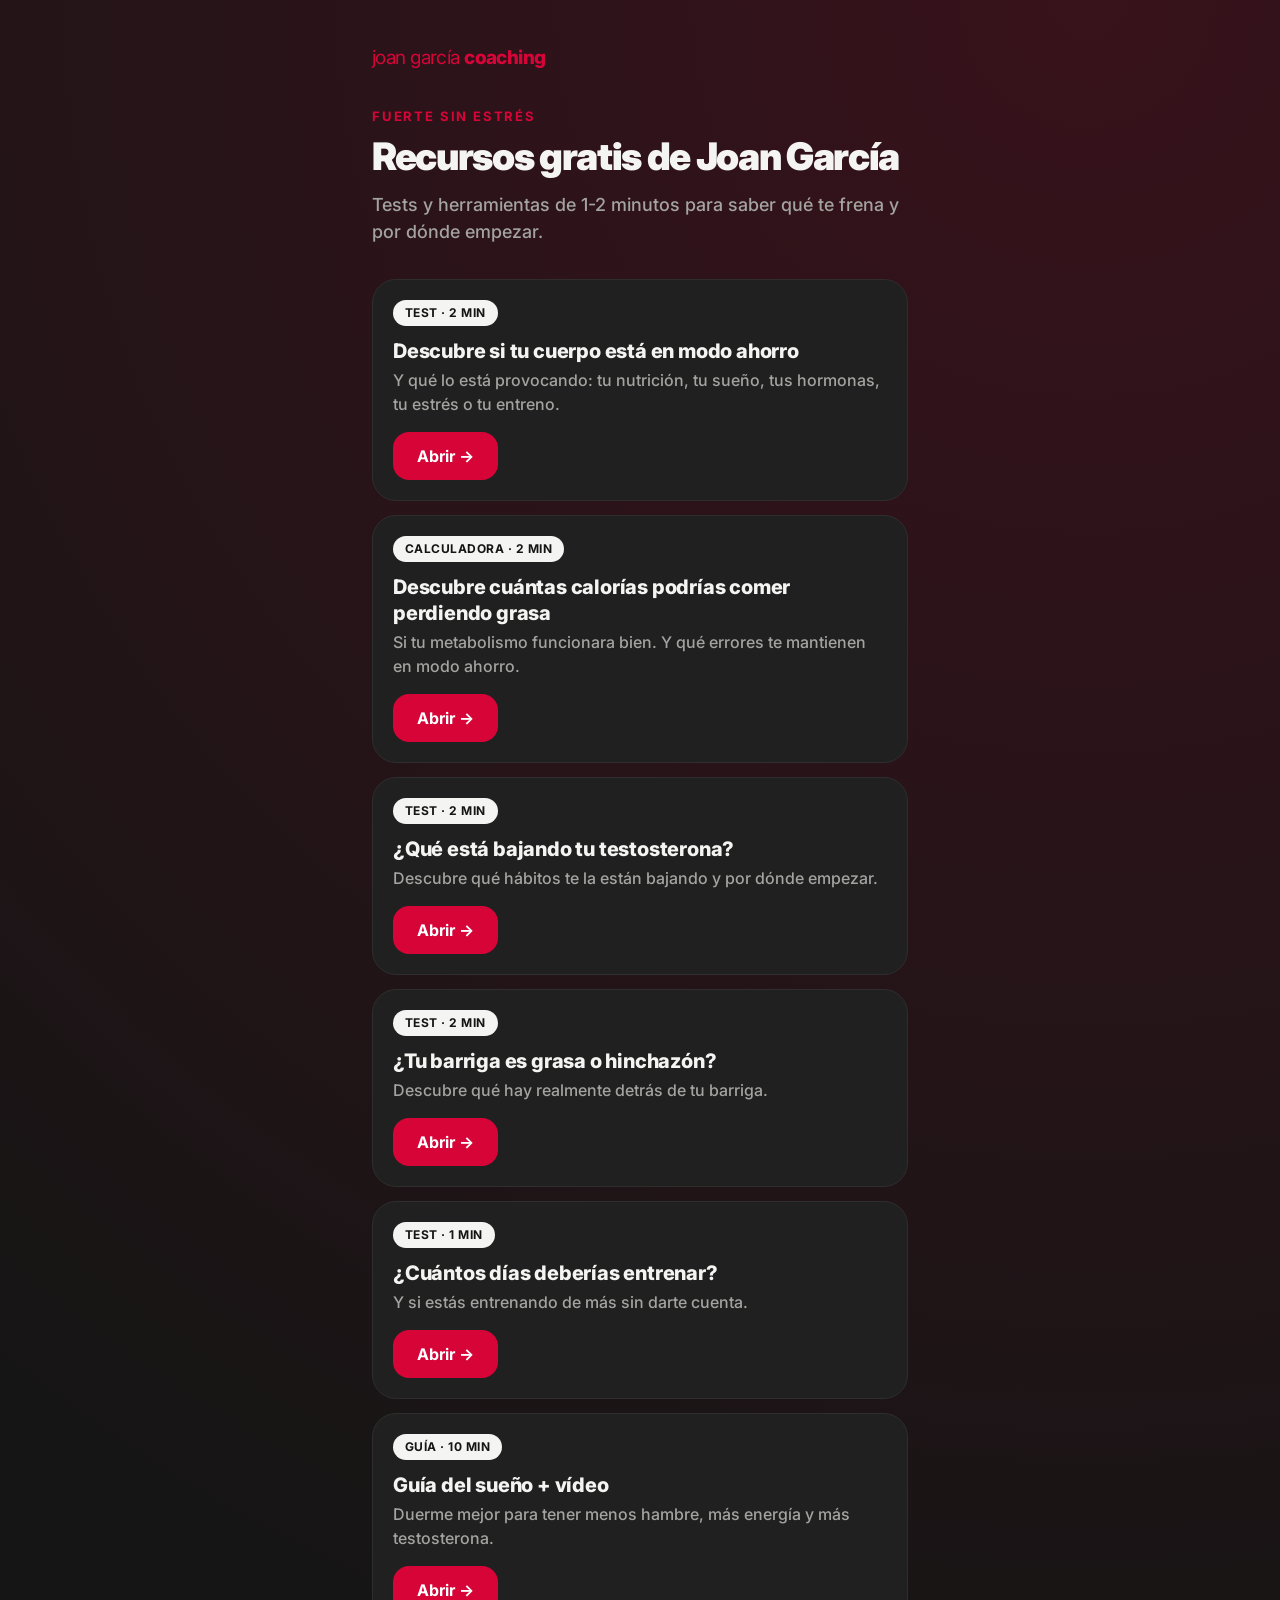
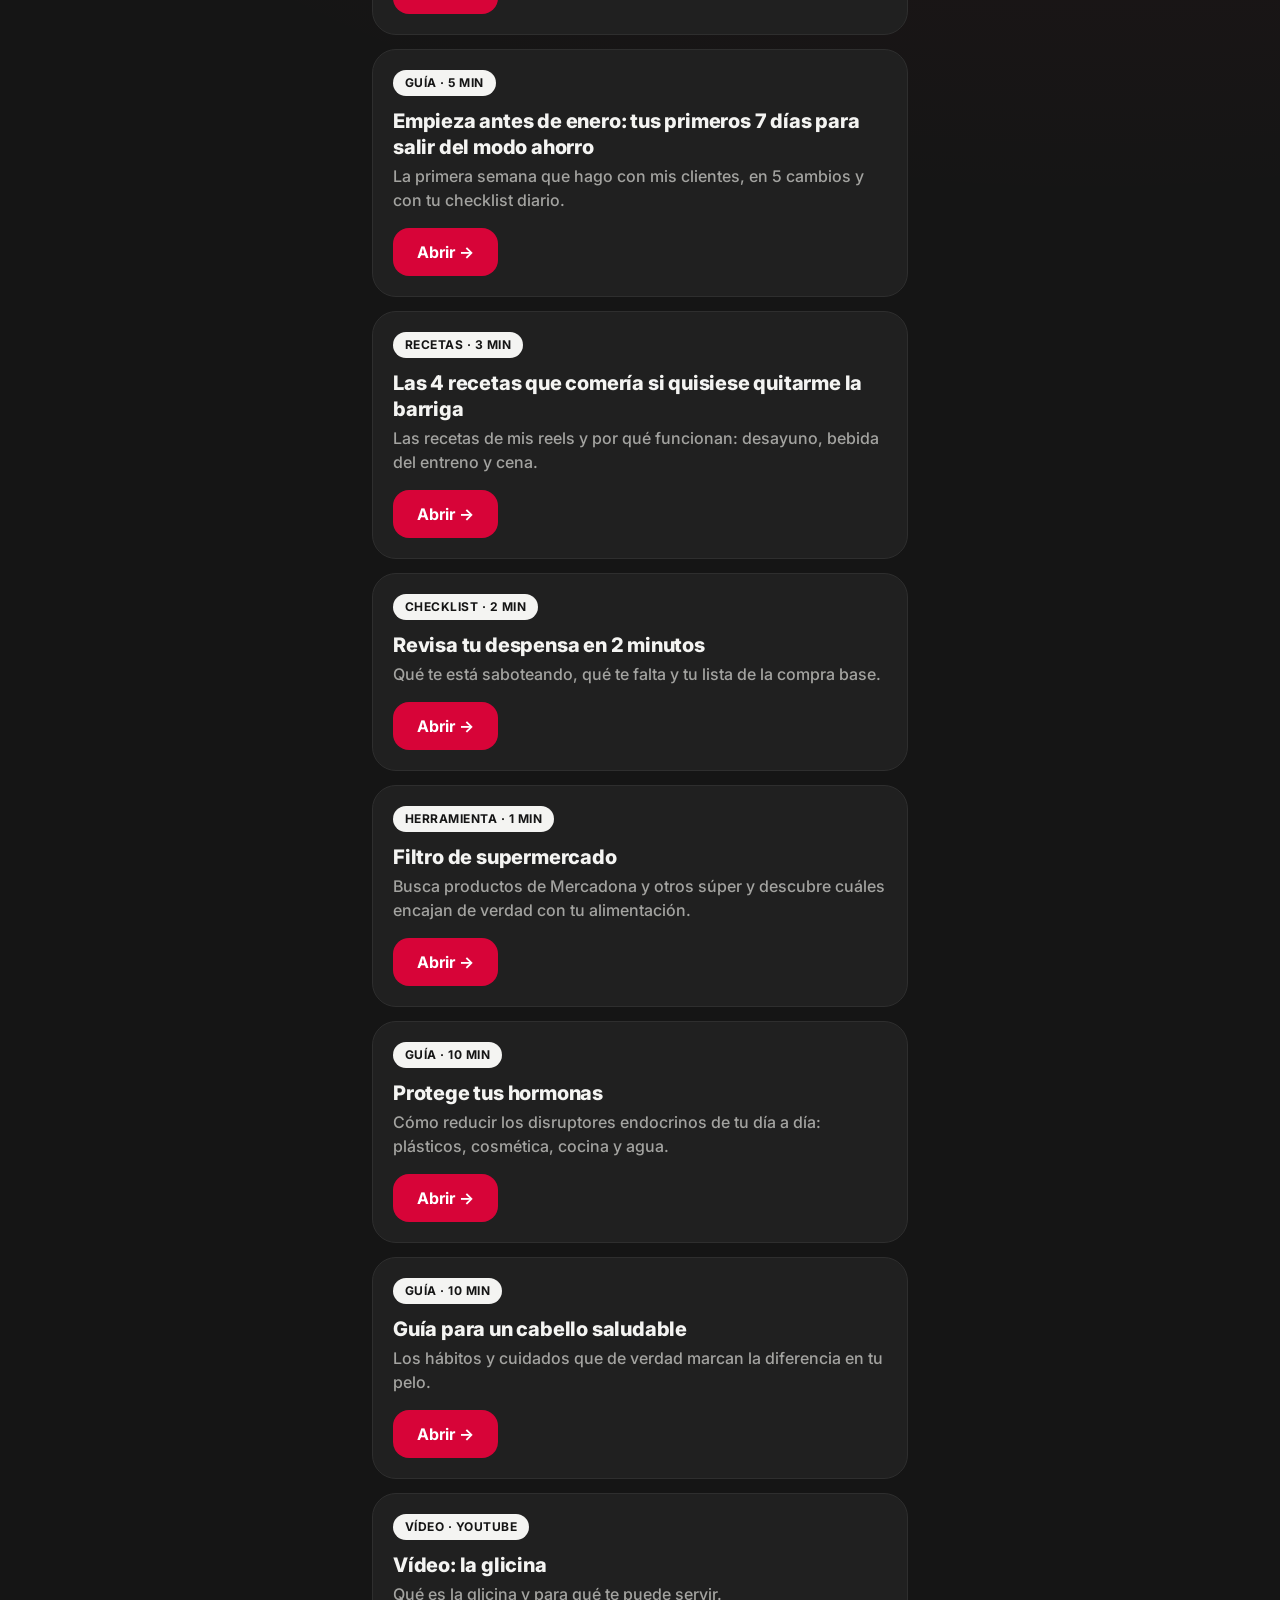
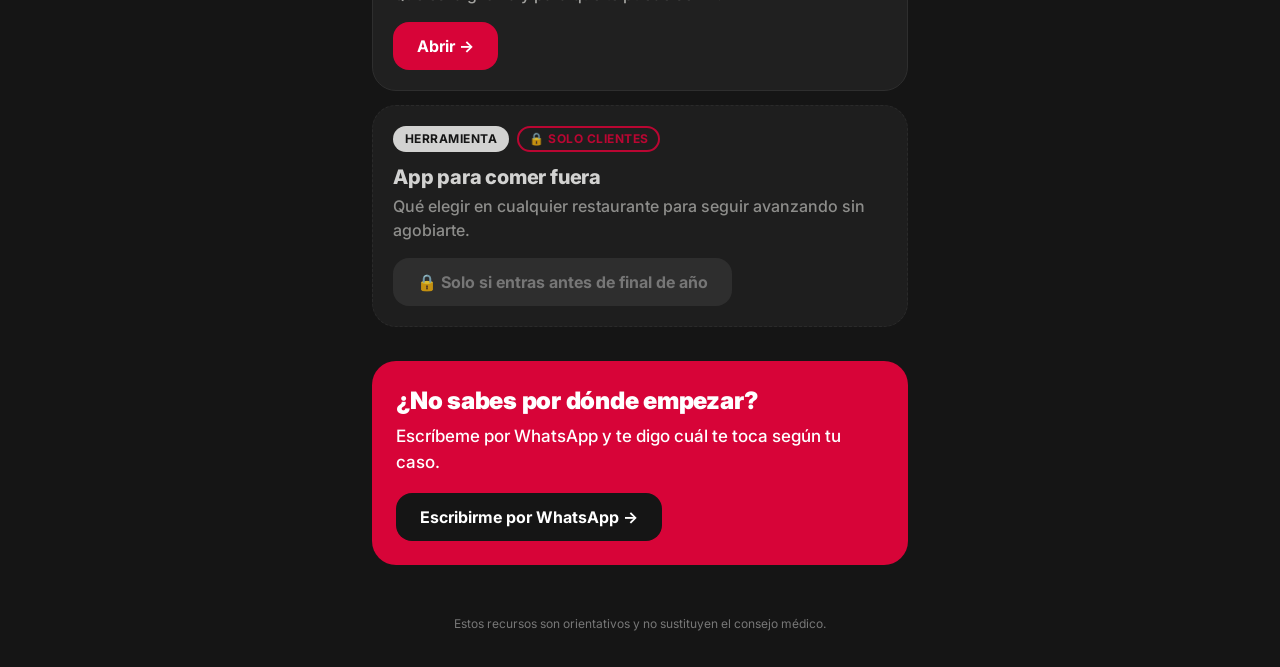
==== commit 69796047: "Nueva guía ENERO: tus primeros 7 días para salir del modo ahorro Co-Authored-By: Claude Opus 5.5 <no" ====
--- a/index.html
+++ b/index.html
@@ -60,6 +60,7 @@
   {t:"¿Tu barriga es grasa o hinchazón?", d:"Descubre qué hay realmente detrás de tu barriga.", tipo:"Test", dur:"2 min", href:"barriga/", ready:true},
   {t:"¿Cuántos días deberías entrenar?", d:"Y si estás entrenando de más sin darte cuenta.", tipo:"Test", dur:"1 min", href:"entreno/", ready:true},
   {t:"Guía del sueño + vídeo", d:"Duerme mejor para tener menos hambre, más energía y más testosterona.", tipo:"Guía", dur:"10 min", href:"https://docs.google.com/document/d/1EVq0GAdR4msfPABdZkdKIE_HZAp8p59ABGbXJJF3YZ8/view", ready:true},
+  {t:"Empieza antes de enero: tus primeros 7 días para salir del modo ahorro", d:"La primera semana que hago con mis clientes, en 5 cambios y con tu checklist diario.", tipo:"Guía", dur:"5 min", href:"enero/", ready:true},
   {t:"Las 4 recetas que comería si quisiese quitarme la barriga", d:"Las recetas de mis reels y por qué funcionan: desayuno, bebida del entreno y cena.", tipo:"Recetas", dur:"3 min", href:"receta/", ready:true},
   {t:"Revisa tu despensa en 2 minutos", d:"Qué te está saboteando, qué te falta y tu lista de la compra base.", tipo:"Checklist", dur:"2 min", href:"despensa/", ready:true},
   {t:"Filtro de supermercado", d:"Busca productos de Mercadona y otros súper y descubre cuáles encajan de verdad con tu alimentación.", tipo:"Herramienta", dur:"1 min", href:"https://tu-compra-con-ciencia.lovable.app", ready:true},
